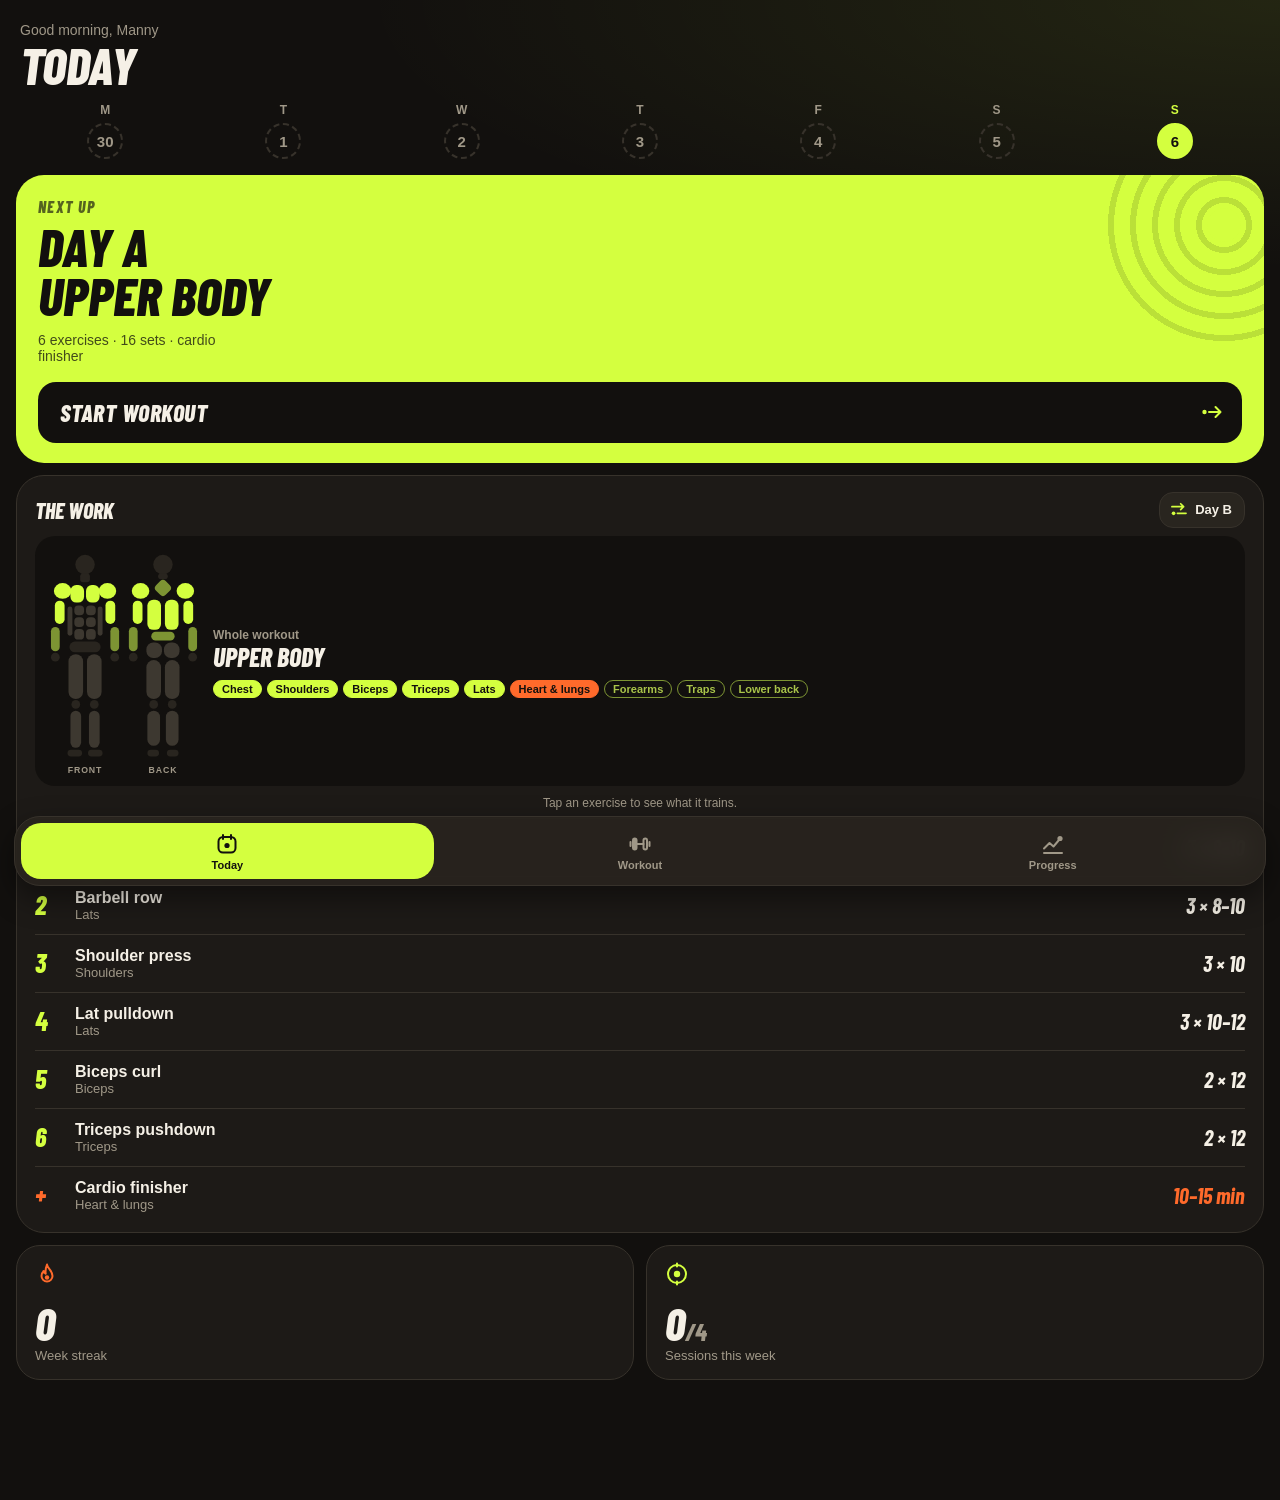
==== index.html @ 69bb0528 "Add exercise library and body map on Today Co-Authored-By: Claude <noreply@anthropic.com>" ====
<!DOCTYPE html>
<html lang="en">
<head>
  <meta charset="UTF-8">
  <meta name="viewport" content="width=device-width, initial-scale=1, viewport-fit=cover">
  <meta name="theme-color" content="#12100e">
  <title>My Gym</title>
  <link rel="preconnect" href="https://fonts.googleapis.com">
  <link rel="preconnect" href="https://fonts.gstatic.com" crossorigin>
  <link href="https://fonts.googleapis.com/css2?family=Barlow+Condensed:ital,wght@1,700;1,800&display=swap" rel="stylesheet">
  <link rel="stylesheet" href="style.css">
</head>
<body>
  <!--
    Icon set, drawn for this app. Rules that keep them consistent:
    24x24 grid, 2px rounded outline, and exactly one solid shape per icon.
    Use one with: <svg class="icon"><use href="#i-name"/></svg>
  -->
  <svg width="0" height="0" style="position:absolute" aria-hidden="true">
    <defs>
      <symbol id="i-today" viewBox="0 0 24 24">
        <g fill="none" stroke="currentColor" stroke-width="2" stroke-linecap="round" stroke-linejoin="round">
          <rect x="3.5" y="5" width="17" height="15.5" rx="4.5"/>
          <path d="M8 3v4M16 3v4"/>
        </g>
        <circle cx="12" cy="13.5" r="2.6" fill="currentColor"/>
      </symbol>

      <symbol id="i-workout" viewBox="0 0 24 24">
        <g fill="none" stroke="currentColor" stroke-width="2" stroke-linecap="round" stroke-linejoin="round">
          <path d="M8.5 12h7M2.5 10v4M21.5 10v4"/>
          <rect x="15.5" y="6.5" width="3.5" height="11" rx="1.75"/>
        </g>
        <rect x="4" y="5.5" width="5.5" height="13" rx="2.75" fill="currentColor"/>
      </symbol>

      <symbol id="i-progress" viewBox="0 0 24 24">
        <g fill="none" stroke="currentColor" stroke-width="2" stroke-linecap="round" stroke-linejoin="round">
          <path d="M3 16.5l5.5-5.5 4 3.5L18 8M3 21h18"/>
        </g>
        <circle cx="19" cy="6.5" r="2.6" fill="currentColor"/>
      </symbol>

      <symbol id="i-streak" viewBox="0 0 24 24">
        <g fill="none" stroke="currentColor" stroke-width="2" stroke-linecap="round" stroke-linejoin="round">
          <path d="M12 2.5c.5 4 5.5 6 5.5 11.500a5.500 5.500 0 0 1-11 0c0-2.200 1-3.800 2.200-5 .3 1.500 1 2.300 2 2.700C10.200 8.500 10.800 5.500 12 2.500z"/>
        </g>
        <circle cx="12" cy="15.500" r="2.200" fill="currentColor"/>
      </symbol>

      <symbol id="i-sessions" viewBox="0 0 24 24">
        <g fill="none" stroke="currentColor" stroke-width="2" stroke-linecap="round" stroke-linejoin="round">
          <circle cx="12" cy="12" r="9"/>
          <path d="M12 1.500v3M12 19.500v3"/>
        </g>
        <circle cx="12" cy="12" r="3.200" fill="currentColor"/>
      </symbol>

      <symbol id="i-swap" viewBox="0 0 24 24">
        <g fill="none" stroke="currentColor" stroke-width="2" stroke-linecap="round" stroke-linejoin="round">
          <path d="M3.500 8h14M14 4.500 17.500 8 14 11.500M20.500 16H10"/>
        </g>
        <circle cx="5.500" cy="16" r="2.200" fill="currentColor"/>
      </symbol>

      <symbol id="i-go" viewBox="0 0 24 24">
        <g fill="none" stroke="currentColor" stroke-width="2" stroke-linecap="round" stroke-linejoin="round">
          <path d="M9 12h11M15.500 7l5 5-5 5"/>
        </g>
        <circle cx="4.500" cy="12" r="2.200" fill="currentColor"/>
      </symbol>
    </defs>
  </svg>

  <header class="top-bar">
    <p class="eyebrow" id="eyebrow"></p>
    <h1 id="screen-title">Today</h1>
  </header>

  <main>
    <!-- TODAY -->
    <section id="screen-today" class="screen active">
      <div class="week" id="week"></div>

      <div class="hero">
        <p class="hero-label" id="hero-label">Next up</p>
        <h2><span id="hero-day"></span><br><span id="hero-name"></span></h2>
        <p class="hero-note" id="hero-note"></p>
        <button class="btn" id="start-btn">
          Start workout
          <svg class="icon"><use href="#i-go"/></svg>
        </button>
      </div>

      <div class="plan-card">
        <div class="plan-head">
          <p class="section-label">The work</p>
          <button class="swap" id="swap-btn">
            <svg class="icon"><use href="#i-swap"/></svg>
            <span id="swap-text"></span>
          </button>
        </div>
        <div class="map-panel">
          <div class="body-map" id="body-map"></div>
          <div class="map-info">
            <p class="map-kicker" id="map-kicker"></p>
            <p class="map-title" id="map-title"></p>
            <div class="chips" id="map-chips"></div>
          </div>
        </div>
        <p class="map-hint">Tap an exercise to see what it trains.</p>
        <ol class="exercises" id="exercise-list"></ol>
      </div>

      <div class="tiles">
        <div class="tile">
          <svg class="icon tile-icon heat"><use href="#i-streak"/></svg>
          <p class="tile-number">0</p>
          <p class="tile-label">Week streak</p>
        </div>
        <div class="tile">
          <svg class="icon tile-icon"><use href="#i-sessions"/></svg>
          <p class="tile-number">0<span id="sessions-goal"></span></p>
          <p class="tile-label">Sessions this week</p>
        </div>
      </div>
    </section>

    <!-- WORKOUT -->
    <section id="screen-workout" class="screen">
      <div class="empty">
        <svg class="art art-barbell" viewBox="0 0 200 90" aria-hidden="true">
          <g fill="none" stroke="currentColor" stroke-width="4" stroke-linecap="round" stroke-linejoin="round">
            <path d="M14 45h172"/>
            <rect x="150" y="23" width="12" height="44" rx="6"/>
            <rect x="26" y="29" width="10" height="32" rx="5"/>
            <rect x="164" y="29" width="10" height="32" rx="5"/>
          </g>
          <rect class="art-solid" x="38" y="15" width="16" height="60" rx="8"/>
        </svg>
        <h2>Bar is empty</h2>
        <p>Logging sets, reps and kg arrives in step 3.</p>
      </div>
    </section>

    <!-- PROGRESS -->
    <section id="screen-progress" class="screen">
      <div class="empty">
        <svg class="art art-chart" viewBox="0 0 200 90" aria-hidden="true">
          <g fill="none" stroke="currentColor" stroke-width="4" stroke-linecap="round" stroke-linejoin="round">
            <path d="M20 82h160"/>
            <rect class="bar" x="34" y="56" width="22" height="20" rx="7"/>
            <rect class="bar" x="70" y="44" width="22" height="32" rx="7"/>
            <rect class="bar" x="106" y="30" width="22" height="46" rx="7"/>
          </g>
          <rect class="art-solid bar" x="142" y="12" width="22" height="64" rx="7"/>
        </svg>
        <h2>No lifts yet</h2>
        <p>Your charts start growing after your first logged workout.</p>
      </div>
    </section>
  </main>

  <nav class="tab-bar" id="tab-bar">
    <span class="tab-pill" aria-hidden="true"></span>
    <button class="tab active" data-screen="today">
      <svg class="icon"><use href="#i-today"/></svg>
      <span>Today</span>
    </button>
    <button class="tab" data-screen="workout">
      <svg class="icon"><use href="#i-workout"/></svg>
      <span>Workout</span>
    </button>
    <button class="tab" data-screen="progress">
      <svg class="icon"><use href="#i-progress"/></svg>
      <span>Progress</span>
    </button>
  </nav>

  <script src="exercises.js"></script>
  <script src="bodymap.js"></script>
  <script src="plan.js"></script>
  <script src="app.js"></script>
</body>
</html>
---- style.css ----
/* Look: "chalk and iron". Warm black, chalk white, one loud volt colour. */
:root {
  --ink: #12100e;
  --surface: #1d1a17;
  --surface-2: #29251f;
  --line: #37322b;
  --chalk: #f5f0e6;
  --dust: #a09888;
  --volt: #d4ff3f;
  --heat: #ff6a2b;

  --display: "Barlow Condensed", "Arial Narrow", system-ui, sans-serif;
  --body: -apple-system, BlinkMacSystemFont, "Segoe UI", Roboto, sans-serif;
  --spring: cubic-bezier(0.34, 1.56, 0.64, 1);
}

* {
  box-sizing: border-box;
  margin: 0;
  padding: 0;
  -webkit-tap-highlight-color: transparent;
}

body {
  background:
    radial-gradient(120% 50% at 100% 0%, rgba(212, 255, 63, 0.09), transparent 60%),
    var(--ink);
  background-attachment: fixed;
  color: var(--chalk);
  font-family: var(--body);
  min-height: 100vh;
  padding-bottom: 120px; /* room for the floating tab bar */
}

/* ---------- Icons ---------- */
.icon {
  width: 24px;
  height: 24px;
  flex-shrink: 0;
}

/* ---------- Top bar ---------- */
.top-bar {
  padding: 22px 20px 14px;
  padding-top: max(22px, env(safe-area-inset-top));
}

.eyebrow {
  color: var(--dust);
  font-size: 14px;
  margin-bottom: 2px;
}

h1, h2, .tile-number, .btn, .hero-label {
  font-family: var(--display);
  font-style: italic;
  font-weight: 800;
  text-transform: uppercase;
}

.top-bar h1 {
  font-size: 52px;
  line-height: 0.95;
  letter-spacing: -0.01em;
}

.top-bar h1.title-in {
  animation: rise 0.3s ease-out;
}

main {
  padding: 0 16px;
}

/* ---------- Screens ---------- */
.screen {
  display: none;
}

.screen.active {
  display: block;
}

/* Each block on a screen slides up a little, one after the other */
.screen.active > * {
  animation: rise 0.4s ease-out backwards;
}
.screen.active > *:nth-child(2) { animation-delay: 0.06s; }
.screen.active > *:nth-child(3) { animation-delay: 0.12s; }
.screen.active > *:nth-child(4) { animation-delay: 0.18s; }

@keyframes rise {
  from { opacity: 0; transform: translateY(14px); }
  to   { opacity: 1; transform: translateY(0); }
}

/* ---------- Week strip ---------- */
.week {
  display: grid;
  grid-template-columns: repeat(7, 1fr);
  margin-bottom: 16px;
}

.day {
  display: flex;
  flex-direction: column;
  align-items: center;
  gap: 6px;
  color: var(--dust);
  font-size: 12px;
  font-weight: 600;
}

.day-number {
  width: 36px;
  height: 36px;
  display: grid;
  place-items: center;
  border-radius: 50%;
  border: 2px solid var(--line);
  color: var(--chalk);
  font-size: 15px;
}

.day.past .day-number {
  color: var(--dust);
  border-style: dashed;
}

.day.today {
  color: var(--volt);
}

.day.today .day-number {
  background: var(--volt);
  border-color: var(--volt);
  color: var(--ink);
  font-weight: 800;
}

/* ---------- Hero card ---------- */
.hero {
  position: relative;
  overflow: hidden;
  background: var(--volt);
  color: var(--ink);
  border-radius: 28px;
  padding: 22px 22px 20px;
  margin-bottom: 12px;
}

/* A big weight plate peeking in from the corner */
.hero::after {
  content: "";
  position: absolute;
  right: -80px;
  top: -70px;
  width: 240px;
  height: 240px;
  border-radius: 50%;
  background:
    radial-gradient(circle, var(--volt) 0 16px, transparent 17px),
    repeating-radial-gradient(circle, rgba(18, 16, 14, 0.13) 0 6px, transparent 6px 22px);
  animation: spin 40s linear infinite;
}

@keyframes spin {
  to { transform: rotate(360deg); }
}

.hero > * {
  position: relative;
  z-index: 1;
}

.hero-label {
  font-size: 16px;
  letter-spacing: 0.08em;
  opacity: 0.65;
}

.hero h2 {
  font-size: 54px;
  line-height: 0.9;
  margin: 6px 0 12px;
}

.hero-note {
  font-size: 14px;
  opacity: 0.75;
  max-width: 220px;
  margin-bottom: 18px;
}

/* ---------- Button ---------- */
.btn {
  display: flex;
  align-items: center;
  justify-content: space-between;
  width: 100%;
  background: var(--ink);
  color: var(--chalk);
  border: none;
  border-radius: 18px;
  padding: 16px 18px 16px 22px;
  font-size: 24px;
  letter-spacing: 0.02em;
  cursor: pointer;
  transition: transform 0.15s var(--spring);
}

.btn .icon {
  color: var(--volt);
  transition: transform 0.25s var(--spring);
}

.btn:active {
  transform: scale(0.96);
}

.btn:active .icon {
  transform: translateX(6px);
}

/* ---------- Exercise list ---------- */
.plan-card {
  background: var(--surface);
  border: 1px solid var(--line);
  border-radius: 28px;
  padding: 16px 18px 8px;
  margin-bottom: 12px;
}

.plan-head {
  display: flex;
  align-items: center;
  justify-content: space-between;
  margin-bottom: 6px;
}

.section-label {
  font-family: var(--display);
  font-style: italic;
  font-weight: 800;
  text-transform: uppercase;
  font-size: 22px;
}

.swap {
  display: flex;
  align-items: center;
  gap: 6px;
  background: var(--surface-2);
  color: var(--chalk);
  border: 1px solid var(--line);
  border-radius: 14px;
  padding: 7px 12px 7px 9px;
  font-family: var(--body);
  font-size: 13px;
  font-weight: 700;
  cursor: pointer;
  transition: transform 0.15s var(--spring);
}

.swap .icon {
  width: 20px;
  height: 20px;
  color: var(--volt);
  transition: transform 0.4s var(--spring);
}

.swap:active {
  transform: scale(0.94);
}

.swap.flipped .icon {
  transform: rotate(180deg);
}

/* ---------- Body map ---------- */
.map-panel {
  display: flex;
  align-items: center;
  gap: 14px;
  background: var(--ink);
  border-radius: 20px;
  padding: 14px 14px 10px;
  margin: 8px 0 10px;
}

.body-map {
  width: 150px;
  flex-shrink: 0;
}

.body-map svg {
  display: block;
  width: 100%;
}

.body-map .base {
  fill: var(--surface-2);
}

.body-map .m {
  fill: #3d3830;
  transition: fill 0.35s ease-out;
}

.body-map .m.half {
  fill: #7d9433; /* volt, turned down */
}

.body-map .m.on {
  fill: var(--volt);
}

.map-label {
  fill: var(--dust);
  font-family: var(--body);
  font-size: 9px;
  font-weight: 700;
  letter-spacing: 0.1em;
}

.map-info {
  flex: 1;
  min-width: 0;
}

.map-kicker {
  color: var(--dust);
  font-size: 12px;
  font-weight: 600;
}

.map-title {
  font-family: var(--display);
  font-style: italic;
  font-weight: 800;
  text-transform: uppercase;
  font-size: 26px;
  line-height: 1;
  margin: 2px 0 10px;
}

.chips {
  display: flex;
  flex-wrap: wrap;
  gap: 5px;
}

.chip {
  background: var(--volt);
  color: var(--ink);
  border: 1.5px solid var(--volt);
  border-radius: 999px;
  padding: 2px 8px;
  font-size: 11px;
  font-weight: 700;
}

.chip.half {
  background: none;
  color: #a9c44a;
  border-color: #7d9433;
}

.chip.heat {
  background: var(--heat);
  border-color: var(--heat);
}

.map-hint {
  color: var(--dust);
  font-size: 12px;
  text-align: center;
  margin-bottom: 8px;
}

.exercises {
  list-style: none;
}

.exercises li {
  border-top: 1px solid var(--line);
  animation: rise 0.35s ease-out backwards;
}

.exercise {
  display: flex;
  align-items: center;
  gap: 14px;
  width: calc(100% + 20px);
  margin: 0 -10px;
  padding: 12px 10px;
  background: none;
  border: none;
  border-radius: 16px;
  color: inherit;
  font: inherit;
  text-align: left;
  cursor: pointer;
  transition: background 0.2s, transform 0.15s var(--spring);
}

.exercise:active {
  transform: scale(0.98);
}

.exercise.selected {
  background: var(--surface-2);
}

.exercise-text {
  display: flex;
  flex-direction: column;
  flex: 1;
  min-width: 0;
}

.exercise-index {
  width: 26px;
  font-family: var(--display);
  font-style: italic;
  font-weight: 800;
  font-size: 26px;
  line-height: 1;
  color: var(--volt);
}

.exercise-name {
  font-size: 16px;
  font-weight: 700;
}

.exercise-muscle {
  color: var(--dust);
  font-size: 13px;
}

.exercise-dose {
  font-family: var(--display);
  font-style: italic;
  font-weight: 700;
  font-size: 22px;
  white-space: nowrap;
}

.exercise.cardio .exercise-index,
.exercise.cardio .exercise-dose {
  color: var(--heat);
}

/* ---------- Stat tiles ---------- */
.tiles {
  display: grid;
  grid-template-columns: 1fr 1fr;
  gap: 12px;
}

.tile {
  background: var(--surface);
  border: 1px solid var(--line);
  border-radius: 24px;
  padding: 16px 18px;
}

.tile-icon {
  color: var(--volt);
}

.tile-icon.heat {
  color: var(--heat);
}

.tile-number {
  font-size: 46px;
  line-height: 1;
  margin-top: 10px;
}

.tile-number span {
  font-size: 24px;
  color: var(--dust);
}

.tile-label {
  color: var(--dust);
  font-size: 13px;
  margin-top: 2px;
}

/* ---------- Empty states ---------- */
.empty {
  background: var(--surface);
  border: 1px dashed var(--line);
  border-radius: 28px;
  padding: 40px 24px 34px;
  text-align: center;
}

.empty h2 {
  font-size: 38px;
  line-height: 1;
  margin: 22px 0 8px;
}

.empty p {
  color: var(--dust);
  font-size: 15px;
  max-width: 260px;
  margin: 0 auto;
}

.art {
  width: 200px;
  max-width: 80%;
  color: var(--chalk);
}

.art-solid {
  fill: var(--volt);
}

/* The barbell gets lifted, slowly, forever */
.art-barbell {
  animation: lift 2.6s ease-in-out infinite;
}

@keyframes lift {
  0%, 100% { transform: translateY(8px) rotate(-2deg); }
  50%      { transform: translateY(-8px) rotate(2deg); }
}

/* The chart bars grow from the floor when the screen opens */
.art-chart .bar {
  transform-box: fill-box;
  transform-origin: bottom;
  animation: grow 0.6s var(--spring) backwards;
}
.art-chart .bar:nth-of-type(2) { animation-delay: 0.08s; }
.art-chart .bar:nth-of-type(3) { animation-delay: 0.16s; }
.art-chart .art-solid.bar      { animation-delay: 0.26s; }

@keyframes grow {
  from { transform: scaleY(0); }
  to   { transform: scaleY(1); }
}

/* ---------- Floating tab bar ---------- */
.tab-bar {
  --active: 0; /* which tab is selected: 0, 1 or 2 (set from app.js) */
  position: fixed;
  left: 14px;
  right: 14px;
  bottom: max(14px, env(safe-area-inset-bottom));
  display: flex;
  padding: 6px;
  background: rgba(41, 37, 31, 0.86);
  -webkit-backdrop-filter: blur(14px);
  backdrop-filter: blur(14px);
  border: 1px solid var(--line);
  border-radius: 26px;
  box-shadow: 0 12px 30px rgba(0, 0, 0, 0.45);
}

/* The volt pill that slides under the selected tab */
.tab-pill {
  position: absolute;
  top: 6px;
  bottom: 6px;
  left: 6px;
  width: calc((100% - 12px) / 3);
  background: var(--volt);
  border-radius: 20px;
  transform: translateX(calc(100% * var(--active)));
  transition: transform 0.4s var(--spring);
}

.tab {
  position: relative;
  flex: 1;
  background: none;
  border: none;
  color: var(--dust);
  font-family: var(--body);
  font-size: 11px;
  font-weight: 700;
  padding: 9px 0 8px;
  display: flex;
  flex-direction: column;
  align-items: center;
  gap: 3px;
  cursor: pointer;
  transition: color 0.2s;
}

.tab.active {
  color: var(--ink);
}

.tab.active .icon {
  animation: pop 0.45s var(--spring);
}

.tab:active .icon {
  transform: scale(0.85);
}

@keyframes pop {
  0%   { transform: scale(0.7) rotate(-12deg); }
  100% { transform: scale(1) rotate(0); }
}

/* People who turned off motion on their phone get a calm version */
@media (prefers-reduced-motion: reduce) {
  *, *::before, *::after {
    animation: none !important;
    transition: none !important;
  }
}
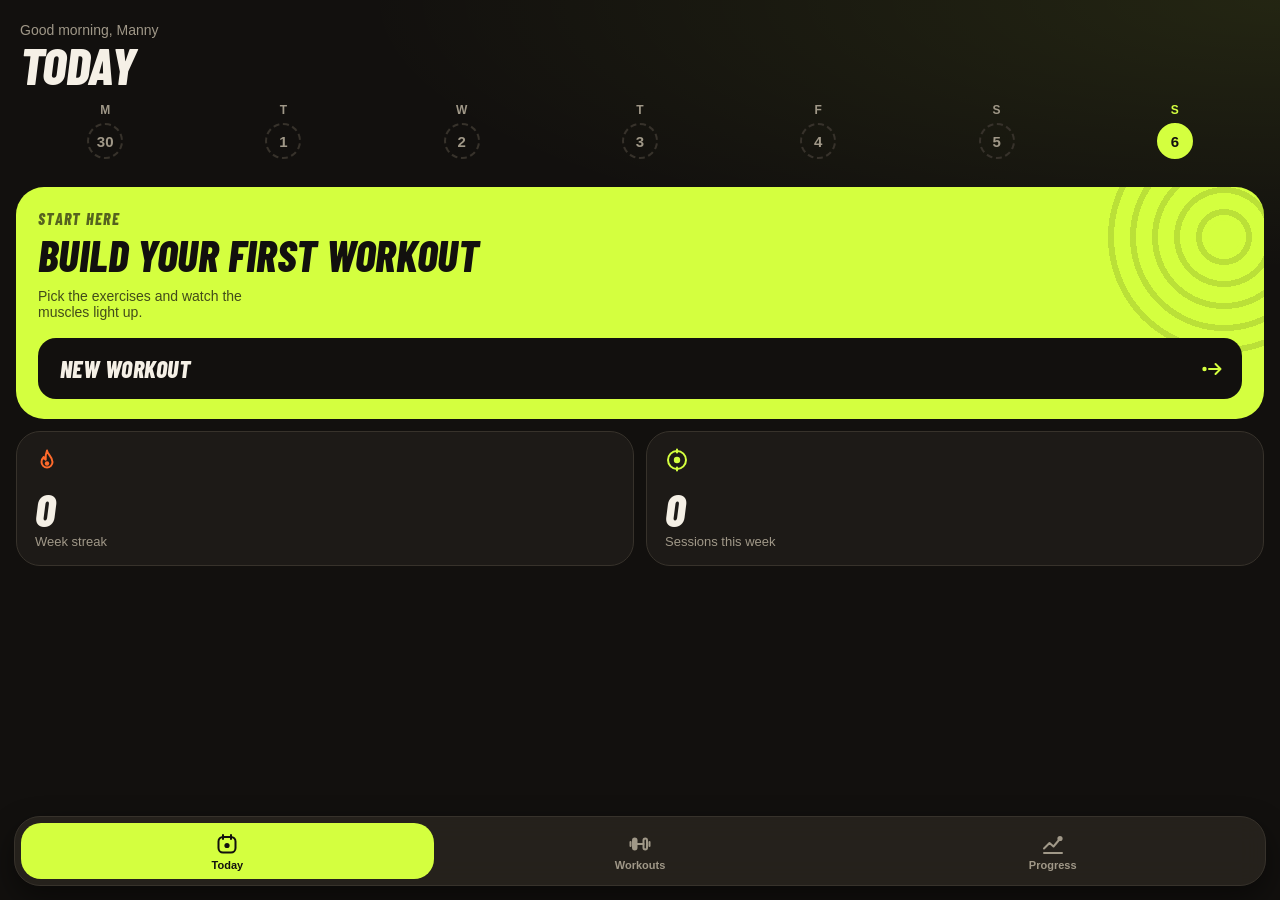
==== commit cd3ccd31: "Replace preset plan with own workouts, editor and weekly schedule Co-Authored-By: Claude <noreply@an" ====
--- a/index.html
+++ b/index.html
@@ -43,31 +43,59 @@
 
       <symbol id="i-streak" viewBox="0 0 24 24">
         <g fill="none" stroke="currentColor" stroke-width="2" stroke-linecap="round" stroke-linejoin="round">
-          <path d="M12 2.5c.5 4 5.5 6 5.5 11.500a5.500 5.500 0 0 1-11 0c0-2.200 1-3.800 2.200-5 .3 1.500 1 2.300 2 2.700C10.200 8.500 10.800 5.500 12 2.500z"/>
-        </g>
-        <circle cx="12" cy="15.500" r="2.200" fill="currentColor"/>
+          <path d="M12 2.5c.5 4 5.5 6 5.5 11.5a5.5 5.5 0 0 1-11 0c0-2.200 1-3.800 2.200-5 .3 1.500 1 2.300 2 2.700C10.200 8.500 10.800 5.500 12 2.500z"/>
+        </g>
+        <circle cx="12" cy="15.5" r="2.2" fill="currentColor"/>
       </symbol>
 
       <symbol id="i-sessions" viewBox="0 0 24 24">
         <g fill="none" stroke="currentColor" stroke-width="2" stroke-linecap="round" stroke-linejoin="round">
           <circle cx="12" cy="12" r="9"/>
-          <path d="M12 1.500v3M12 19.500v3"/>
-        </g>
-        <circle cx="12" cy="12" r="3.200" fill="currentColor"/>
-      </symbol>
-
-      <symbol id="i-swap" viewBox="0 0 24 24">
-        <g fill="none" stroke="currentColor" stroke-width="2" stroke-linecap="round" stroke-linejoin="round">
-          <path d="M3.500 8h14M14 4.500 17.500 8 14 11.500M20.500 16H10"/>
-        </g>
-        <circle cx="5.500" cy="16" r="2.200" fill="currentColor"/>
+          <path d="M12 1.5v3M12 19.5v3"/>
+        </g>
+        <circle cx="12" cy="12" r="3.2" fill="currentColor"/>
       </symbol>
 
       <symbol id="i-go" viewBox="0 0 24 24">
         <g fill="none" stroke="currentColor" stroke-width="2" stroke-linecap="round" stroke-linejoin="round">
-          <path d="M9 12h11M15.500 7l5 5-5 5"/>
-        </g>
-        <circle cx="4.500" cy="12" r="2.200" fill="currentColor"/>
+          <path d="M9 12h11M15.5 7l5 5-5 5"/>
+        </g>
+        <circle cx="4.5" cy="12" r="2.2" fill="currentColor"/>
+      </symbol>
+
+      <symbol id="i-up" viewBox="0 0 24 24">
+        <g fill="none" stroke="currentColor" stroke-width="2" stroke-linecap="round" stroke-linejoin="round">
+          <path d="M12 15V4M7 8.5l5-5 5 5"/>
+        </g>
+        <circle cx="12" cy="19.5" r="2.2" fill="currentColor"/>
+      </symbol>
+
+      <symbol id="i-plus" viewBox="0 0 24 24">
+        <g fill="none" stroke="currentColor" stroke-width="2" stroke-linecap="round" stroke-linejoin="round">
+          <path d="M12 4v4.500M12 15.500V20M4 12h4.500M15.500 12H20"/>
+        </g>
+        <circle cx="12" cy="12" r="2.6" fill="currentColor"/>
+      </symbol>
+
+      <symbol id="i-close" viewBox="0 0 24 24">
+        <g fill="none" stroke="currentColor" stroke-width="2" stroke-linecap="round" stroke-linejoin="round">
+          <path d="M5.500 5.500l4 4M14.500 14.500l4 4M18.500 5.500l-4 4M9.500 14.500l-4 4"/>
+        </g>
+        <circle cx="12" cy="12" r="2.2" fill="currentColor"/>
+      </symbol>
+
+      <symbol id="i-check" viewBox="0 0 24 24">
+        <g fill="none" stroke="currentColor" stroke-width="2" stroke-linecap="round" stroke-linejoin="round">
+          <path d="M8 14.500l3 3L20 7"/>
+        </g>
+        <circle cx="4.500" cy="11.500" r="2.200" fill="currentColor"/>
+      </symbol>
+
+      <symbol id="i-trash" viewBox="0 0 24 24">
+        <g fill="none" stroke="currentColor" stroke-width="2" stroke-linecap="round" stroke-linejoin="round">
+          <path d="M6 10.500l1 8.500a2 2 0 0 0 2 1.500h6a2 2 0 0 0 2-1.500l1-8.500M10 3.500h4"/>
+        </g>
+        <rect x="3.500" y="5.500" width="17" height="3.500" rx="1.750" fill="currentColor"/>
       </symbol>
     </defs>
   </svg>
@@ -83,29 +111,25 @@
       <div class="week" id="week"></div>
 
       <div class="hero">
-        <p class="hero-label" id="hero-label">Next up</p>
-        <h2><span id="hero-day"></span><br><span id="hero-name"></span></h2>
+        <p class="hero-label" id="hero-label"></p>
+        <h2 id="hero-name"></h2>
         <p class="hero-note" id="hero-note"></p>
-        <button class="btn" id="start-btn">
-          Start workout
+        <button class="btn" id="hero-btn">
+          <span id="hero-btn-text"></span>
           <svg class="icon"><use href="#i-go"/></svg>
         </button>
       </div>
 
-      <div class="plan-card">
+      <div class="plan-card" id="today-work">
         <div class="plan-head">
           <p class="section-label">The work</p>
-          <button class="swap" id="swap-btn">
-            <svg class="icon"><use href="#i-swap"/></svg>
-            <span id="swap-text"></span>
-          </button>
-        </div>
-        <div class="map-panel">
-          <div class="body-map" id="body-map"></div>
+        </div>
+        <div class="map-panel" id="today-map">
+          <div class="body-map"></div>
           <div class="map-info">
-            <p class="map-kicker" id="map-kicker"></p>
-            <p class="map-title" id="map-title"></p>
-            <div class="chips" id="map-chips"></div>
+            <p class="map-kicker"></p>
+            <p class="map-title"></p>
+            <div class="chips"></div>
           </div>
         </div>
         <p class="map-hint">Tap an exercise to see what it trains.</p>
@@ -126,9 +150,16 @@
       </div>
     </section>
 
-    <!-- WORKOUT -->
+    <!-- WORKOUTS -->
     <section id="screen-workout" class="screen">
-      <div class="empty">
+      <button class="btn btn-volt" id="new-workout-btn">
+        New workout
+        <svg class="icon"><use href="#i-plus"/></svg>
+      </button>
+
+      <div id="workout-list"></div>
+
+      <div class="empty" id="workouts-empty">
         <svg class="art art-barbell" viewBox="0 0 200 90" aria-hidden="true">
           <g fill="none" stroke="currentColor" stroke-width="4" stroke-linecap="round" stroke-linejoin="round">
             <path d="M14 45h172"/>
@@ -138,8 +169,8 @@
           </g>
           <rect class="art-solid" x="38" y="15" width="16" height="60" rx="8"/>
         </svg>
-        <h2>Bar is empty</h2>
-        <p>Logging sets, reps and kg arrives in step 3.</p>
+        <h2>No workouts yet</h2>
+        <p>Build one from the exercise library. You decide what goes in.</p>
       </div>
     </section>
 
@@ -169,7 +200,7 @@
     </button>
     <button class="tab" data-screen="workout">
       <svg class="icon"><use href="#i-workout"/></svg>
-      <span>Workout</span>
+      <span>Workouts</span>
     </button>
     <button class="tab" data-screen="progress">
       <svg class="icon"><use href="#i-progress"/></svg>
@@ -177,6 +208,77 @@
     </button>
   </nav>
 
+  <!-- WORKOUT EDITOR: make a new workout or change one -->
+  <div class="sheet" id="editor" hidden>
+    <div class="sheet-head">
+      <button class="icon-btn" id="editor-close" aria-label="Close">
+        <svg class="icon"><use href="#i-close"/></svg>
+      </button>
+      <p class="sheet-title" id="editor-title"></p>
+      <button class="text-btn" id="editor-save">Save</button>
+    </div>
+
+    <div class="sheet-body">
+      <label class="field-label" for="editor-name">Name</label>
+      <input class="input" id="editor-name" placeholder="Chest day, Legs, Full body…" maxlength="30" autocomplete="off">
+
+      <div class="map-panel" id="editor-map">
+        <div class="body-map"></div>
+        <div class="map-info">
+          <p class="map-kicker"></p>
+          <p class="map-title"></p>
+          <div class="chips"></div>
+        </div>
+      </div>
+
+      <p class="field-label">Exercises</p>
+      <ol class="edit-list" id="editor-list"></ol>
+      <button class="btn btn-ghost" id="editor-add">
+        Add exercises
+        <svg class="icon"><use href="#i-plus"/></svg>
+      </button>
+
+      <p class="field-label">Train it on</p>
+      <div class="day-toggles" id="editor-days"></div>
+      <p class="field-hint" id="editor-days-hint"></p>
+
+      <button class="danger-btn" id="editor-delete">
+        <svg class="icon"><use href="#i-trash"/></svg>
+        Delete workout
+      </button>
+    </div>
+  </div>
+
+  <!-- EXERCISE PICKER: opens on top of the editor -->
+  <div class="sheet" id="picker" hidden>
+    <div class="sheet-head">
+      <span class="head-spacer"></span>
+      <p class="sheet-title">Add exercises</p>
+      <button class="text-btn" id="picker-done">Done</button>
+    </div>
+
+    <div class="filter" id="picker-filter"></div>
+    <ul class="pick-list" id="picker-list"></ul>
+
+    <div class="custom-box">
+      <p class="field-label">Not in the list? Make your own</p>
+      <input class="input" id="custom-name" placeholder="Exercise name" maxlength="30" autocomplete="off">
+      <select class="input" id="custom-muscle" aria-label="Main muscle"></select>
+      <button class="btn btn-ghost" id="custom-add">
+        Create and add
+        <svg class="icon"><use href="#i-plus"/></svg>
+      </button>
+    </div>
+  </div>
+
+  <!-- CHOOSER: small list that slides up from the bottom -->
+  <div class="backdrop" id="chooser" hidden>
+    <div class="chooser">
+      <p class="sheet-title" id="chooser-title"></p>
+      <div id="chooser-list"></div>
+    </div>
+  </div>
+
   <script src="exercises.js"></script>
   <script src="bodymap.js"></script>
   <script src="plan.js"></script>
--- a/style.css
+++ b/style.css
@@ -246,37 +246,6 @@
   font-size: 22px;
 }
 
-.swap {
-  display: flex;
-  align-items: center;
-  gap: 6px;
-  background: var(--surface-2);
-  color: var(--chalk);
-  border: 1px solid var(--line);
-  border-radius: 14px;
-  padding: 7px 12px 7px 9px;
-  font-family: var(--body);
-  font-size: 13px;
-  font-weight: 700;
-  cursor: pointer;
-  transition: transform 0.15s var(--spring);
-}
-
-.swap .icon {
-  width: 20px;
-  height: 20px;
-  color: var(--volt);
-  transition: transform 0.4s var(--spring);
-}
-
-.swap:active {
-  transform: scale(0.94);
-}
-
-.swap.flipped .icon {
-  transform: rotate(180deg);
-}
-
 /* ---------- Body map ---------- */
 .map-panel {
   display: flex;
@@ -620,3 +589,543 @@
     transition: none !important;
   }
 }
+
+/* ================= Your own workouts ================= */
+
+[hidden] {
+  display: none !important;
+}
+
+body.locked {
+  overflow: hidden;
+}
+
+button, input, select {
+  font-family: var(--body);
+}
+
+.hero h2 {
+  font-size: 44px;
+  line-height: 0.95;
+  overflow-wrap: anywhere;
+}
+
+/* ---------- Button variants ---------- */
+.btn-volt {
+  background: var(--volt);
+  color: var(--ink);
+  margin-bottom: 14px;
+}
+
+.btn-volt .icon {
+  color: var(--ink);
+}
+
+.btn-ghost {
+  background: var(--surface);
+  color: var(--chalk);
+  border: 1.5px dashed var(--line);
+  font-size: 20px;
+  padding: 13px 16px 13px 20px;
+}
+
+.icon-btn {
+  width: 42px;
+  height: 42px;
+  display: grid;
+  place-items: center;
+  flex-shrink: 0;
+  background: var(--surface-2);
+  border: 1px solid var(--line);
+  border-radius: 14px;
+  color: var(--chalk);
+  cursor: pointer;
+  transition: transform 0.15s var(--spring);
+}
+
+.icon-btn.small {
+  width: 36px;
+  height: 36px;
+  border-radius: 12px;
+}
+
+.icon-btn.small .icon {
+  width: 20px;
+  height: 20px;
+}
+
+.icon-btn:active {
+  transform: scale(0.88);
+}
+
+.icon-btn:disabled {
+  opacity: 0.3;
+}
+
+.text-btn {
+  background: var(--volt);
+  color: var(--ink);
+  border: none;
+  border-radius: 14px;
+  padding: 7px 18px 8px;
+  font-family: var(--display);
+  font-style: italic;
+  font-weight: 800;
+  text-transform: uppercase;
+  font-size: 22px;
+  cursor: pointer;
+  transition: transform 0.15s var(--spring), opacity 0.2s;
+}
+
+.text-btn:active {
+  transform: scale(0.93);
+}
+
+.text-btn:disabled {
+  opacity: 0.3;
+}
+
+/* ---------- Week strip is now tappable ---------- */
+.day {
+  background: none;
+  border: none;
+  cursor: pointer;
+  padding: 0;
+}
+
+.day:active .day-number {
+  transform: scale(0.9);
+}
+
+.day-number {
+  transition: transform 0.15s var(--spring);
+}
+
+.day-dot {
+  width: 6px;
+  height: 6px;
+  border-radius: 50%;
+  background: transparent;
+}
+
+.day.has .day-dot {
+  background: var(--volt);
+}
+
+/* ---------- Workout cards ---------- */
+.wcard {
+  display: flex;
+  align-items: center;
+  gap: 16px;
+  width: 100%;
+  background: var(--surface);
+  border: 1px solid var(--line);
+  border-radius: 24px;
+  padding: 14px 16px;
+  margin-bottom: 12px;
+  color: var(--chalk);
+  text-align: left;
+  cursor: pointer;
+  animation: rise 0.35s ease-out backwards;
+  transition: transform 0.15s var(--spring);
+}
+
+.wcard:active {
+  transform: scale(0.97);
+}
+
+.body-map.mini {
+  width: 76px;
+}
+
+.body-map.mini .map-label {
+  display: none;
+}
+
+.wcard-text {
+  flex: 1;
+  min-width: 0;
+}
+
+.wcard-name {
+  font-family: var(--display);
+  font-style: italic;
+  font-weight: 800;
+  text-transform: uppercase;
+  font-size: 30px;
+  line-height: 1;
+  overflow-wrap: anywhere;
+}
+
+.wcard-note {
+  color: var(--dust);
+  font-size: 13px;
+  margin: 4px 0 8px;
+}
+
+/* ---------- Full-screen sheets (editor and picker) ---------- */
+.sheet {
+  position: fixed;
+  inset: 0;
+  z-index: 30;
+  background: var(--ink);
+  overflow-y: auto;
+  padding-bottom: 60px;
+  animation: sheet-up 0.3s ease-out;
+}
+
+#picker {
+  z-index: 31;
+}
+
+@keyframes sheet-up {
+  from { opacity: 0; transform: translateY(30px); }
+  to   { opacity: 1; transform: translateY(0); }
+}
+
+.sheet-head {
+  position: sticky;
+  top: 0;
+  z-index: 2;
+  display: flex;
+  align-items: center;
+  justify-content: space-between;
+  gap: 10px;
+  padding: 14px 16px 12px;
+  padding-top: max(14px, env(safe-area-inset-top));
+  background: var(--ink);
+  border-bottom: 1px solid var(--line);
+}
+
+.head-spacer {
+  width: 42px;
+}
+
+.sheet-title {
+  font-family: var(--display);
+  font-style: italic;
+  font-weight: 800;
+  text-transform: uppercase;
+  font-size: 26px;
+}
+
+.sheet-body {
+  padding: 4px 16px 0;
+}
+
+.field-label {
+  display: block;
+  color: var(--dust);
+  font-size: 12px;
+  font-weight: 700;
+  text-transform: uppercase;
+  letter-spacing: 0.08em;
+  margin: 18px 0 8px;
+}
+
+.field-hint {
+  color: var(--dust);
+  font-size: 13px;
+  margin-top: 8px;
+}
+
+.input {
+  width: 100%;
+  background: var(--surface);
+  border: 1.5px solid var(--line);
+  border-radius: 16px;
+  padding: 13px 16px;
+  color: var(--chalk);
+  font-size: 17px; /* 16px or more stops iPhones from zooming in */
+  outline: none;
+  transition: border-color 0.2s;
+}
+
+.input:focus {
+  border-color: var(--volt);
+}
+
+.input::placeholder {
+  color: var(--dust);
+}
+
+.sheet .map-panel {
+  margin-top: 14px;
+}
+
+/* ---------- Exercise rows in the editor ---------- */
+.edit-list {
+  list-style: none;
+}
+
+.edit-row {
+  background: var(--surface);
+  border: 1px solid var(--line);
+  border-radius: 20px;
+  padding: 12px 12px 12px 14px;
+  margin-bottom: 8px;
+}
+
+.edit-top {
+  display: flex;
+  align-items: center;
+  gap: 10px;
+}
+
+.edit-bottom {
+  display: flex;
+  align-items: center;
+  gap: 8px;
+  margin-top: 10px;
+}
+
+.mini-label {
+  color: var(--dust);
+  font-size: 12px;
+  font-weight: 700;
+}
+
+.stepper {
+  display: flex;
+  align-items: center;
+  margin-right: 8px;
+}
+
+.stepper button {
+  width: 36px;
+  height: 36px;
+  background: var(--surface-2);
+  border: 1px solid var(--line);
+  border-radius: 12px;
+  color: var(--chalk);
+  font-size: 20px;
+  cursor: pointer;
+}
+
+.stepper button:active {
+  background: var(--volt);
+  color: var(--ink);
+}
+
+.stepper-value {
+  width: 30px;
+  text-align: center;
+  font-family: var(--display);
+  font-style: italic;
+  font-weight: 800;
+  font-size: 26px;
+}
+
+.reps-input {
+  flex: 1;
+  min-width: 0;
+  padding: 7px 10px;
+  border-radius: 12px;
+}
+
+/* ---------- Weekday toggles ---------- */
+.day-toggles {
+  display: grid;
+  grid-template-columns: repeat(7, 1fr);
+  gap: 6px;
+}
+
+.day-toggle {
+  padding: 12px 0;
+  background: var(--surface);
+  border: 1.5px solid var(--line);
+  border-radius: 14px;
+  color: var(--dust);
+  font-size: 12px;
+  font-weight: 700;
+  cursor: pointer;
+  transition: transform 0.15s var(--spring), background 0.2s, color 0.2s;
+}
+
+.day-toggle:active {
+  transform: scale(0.9);
+}
+
+.day-toggle.on {
+  background: var(--volt);
+  border-color: var(--volt);
+  color: var(--ink);
+}
+
+.danger-btn {
+  display: flex;
+  align-items: center;
+  justify-content: center;
+  gap: 8px;
+  width: 100%;
+  margin-top: 30px;
+  padding: 12px;
+  background: none;
+  border: 1.5px solid rgba(255, 106, 43, 0.5);
+  border-radius: 16px;
+  color: var(--heat);
+  font-size: 15px;
+  font-weight: 700;
+  cursor: pointer;
+}
+
+/* ---------- Exercise picker ---------- */
+.filter {
+  display: flex;
+  gap: 6px;
+  overflow-x: auto;
+  padding: 12px 16px;
+  scrollbar-width: none;
+}
+
+.filter::-webkit-scrollbar {
+  display: none;
+}
+
+.filter-chip {
+  flex-shrink: 0;
+  background: none;
+  border: 1.5px solid var(--line);
+  border-radius: 999px;
+  padding: 7px 13px;
+  color: var(--dust);
+  font-size: 13px;
+  font-weight: 700;
+  cursor: pointer;
+}
+
+.filter-chip.on {
+  background: var(--volt);
+  border-color: var(--volt);
+  color: var(--ink);
+}
+
+.pick-list {
+  list-style: none;
+  padding: 0 16px;
+}
+
+.pick-row {
+  display: flex;
+  align-items: center;
+  gap: 14px;
+  width: 100%;
+  padding: 11px 0;
+  background: none;
+  border: none;
+  border-top: 1px solid var(--line);
+  color: var(--chalk);
+  text-align: left;
+  cursor: pointer;
+}
+
+.pick-check {
+  width: 34px;
+  height: 34px;
+  display: grid;
+  place-items: center;
+  flex-shrink: 0;
+  border: 2px solid var(--line);
+  border-radius: 50%;
+  color: transparent;
+  transition: transform 0.3s var(--spring), background 0.2s;
+}
+
+.pick-check .icon {
+  width: 20px;
+  height: 20px;
+}
+
+.pick-row.picked .pick-check {
+  background: var(--volt);
+  border-color: var(--volt);
+  color: var(--ink);
+  transform: scale(1.08);
+}
+
+.pick-empty {
+  color: var(--dust);
+  font-size: 14px;
+  padding: 16px 0;
+}
+
+.custom-box {
+  display: grid;
+  gap: 10px;
+  margin: 22px 16px 0;
+  padding: 2px 16px 16px;
+  border: 1.5px dashed var(--line);
+  border-radius: 22px;
+}
+
+.custom-box .field-label {
+  margin-bottom: 0;
+}
+
+/* ---------- Chooser (slides up from the bottom) ---------- */
+.backdrop {
+  position: fixed;
+  inset: 0;
+  z-index: 40;
+  display: flex;
+  align-items: flex-end;
+  background: rgba(0, 0, 0, 0.62);
+  animation: fade 0.2s ease-out;
+}
+
+@keyframes fade {
+  from { opacity: 0; }
+  to   { opacity: 1; }
+}
+
+.chooser {
+  width: 100%;
+  max-height: 78vh;
+  overflow-y: auto;
+  background: var(--surface);
+  border-top: 1px solid var(--line);
+  border-radius: 28px 28px 0 0;
+  padding: 20px 16px;
+  padding-bottom: max(20px, env(safe-area-inset-bottom));
+  animation: sheet-up 0.3s var(--spring);
+}
+
+.choice {
+  display: flex;
+  align-items: center;
+  justify-content: space-between;
+  gap: 12px;
+  width: 100%;
+  margin-top: 8px;
+  padding: 13px 16px;
+  background: var(--surface-2);
+  border: 1.5px solid transparent;
+  border-radius: 18px;
+  color: var(--chalk);
+  text-align: left;
+  cursor: pointer;
+}
+
+.choice.current {
+  border-color: var(--volt);
+}
+
+.choice.current .icon {
+  color: var(--volt);
+}
+
+.choice-text {
+  display: flex;
+  flex-direction: column;
+  min-width: 0;
+}
+
+.choice-label {
+  font-size: 16px;
+  font-weight: 700;
+}
+
+.choice-note {
+  color: var(--dust);
+  font-size: 13px;
+}
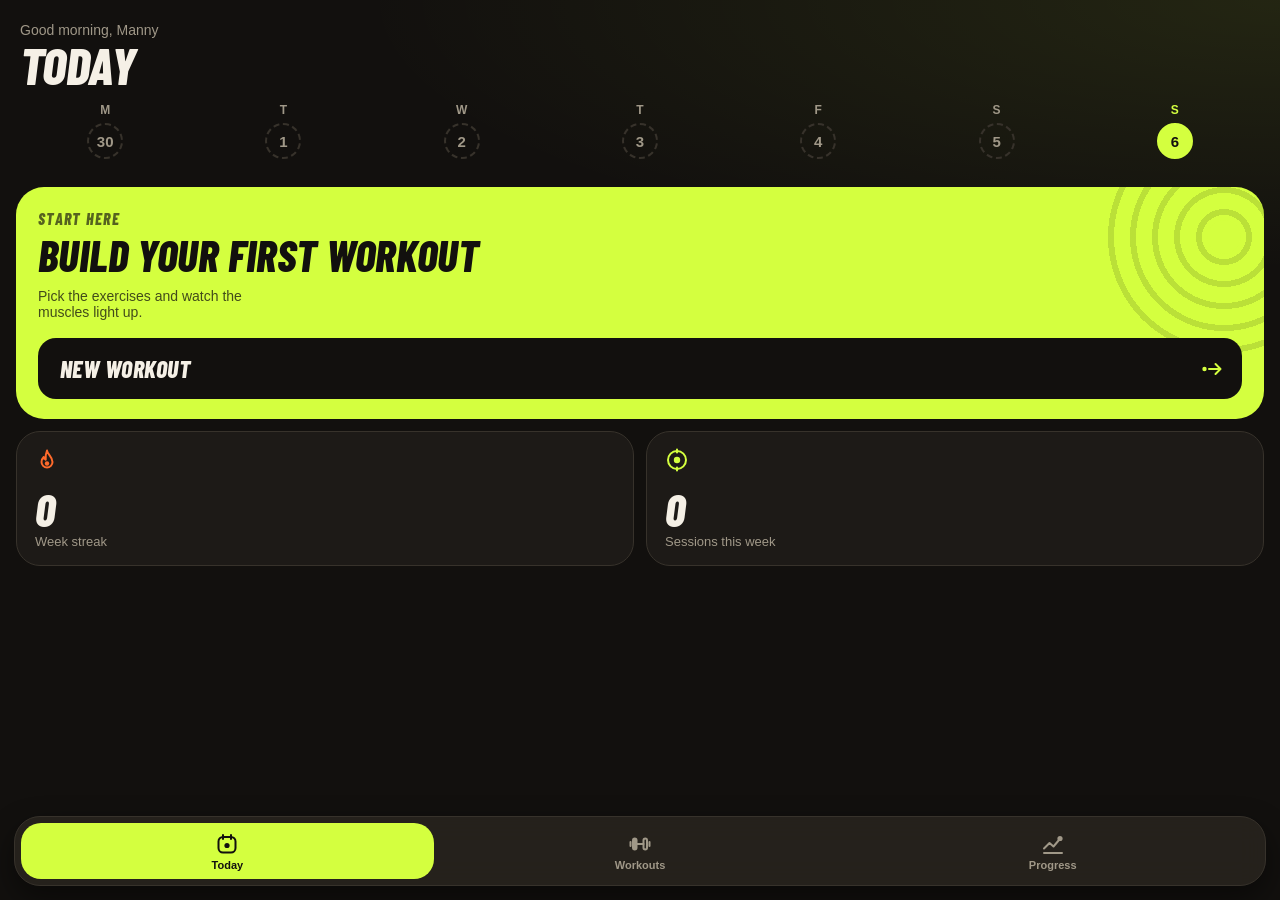
==== commit c6bf57f8: "Add workout logging, history, streak and PR badges Co-Authored-By: Claude Opus 5.5 <noreply@anthropi" ====
--- a/index.html
+++ b/index.html
@@ -118,6 +118,7 @@
           <span id="hero-btn-text"></span>
           <svg class="icon"><use href="#i-go"/></svg>
         </button>
+        <button class="hero-alt" id="hero-alt">Change workout</button>
       </div>
 
       <div class="plan-card" id="today-work">
@@ -139,12 +140,12 @@
       <div class="tiles">
         <div class="tile">
           <svg class="icon tile-icon heat"><use href="#i-streak"/></svg>
-          <p class="tile-number">0</p>
+          <p class="tile-number" id="streak-number">0</p>
           <p class="tile-label">Week streak</p>
         </div>
         <div class="tile">
           <svg class="icon tile-icon"><use href="#i-sessions"/></svg>
-          <p class="tile-number">0<span id="sessions-goal"></span></p>
+          <p class="tile-number"><span id="sessions-number">0</span><span class="goal" id="sessions-goal"></span></p>
           <p class="tile-label">Sessions this week</p>
         </div>
       </div>
@@ -176,7 +177,9 @@
 
     <!-- PROGRESS -->
     <section id="screen-progress" class="screen">
-      <div class="empty">
+      <div id="history-list"></div>
+
+      <div class="empty" id="progress-empty">
         <svg class="art art-chart" viewBox="0 0 200 90" aria-hidden="true">
           <g fill="none" stroke="currentColor" stroke-width="4" stroke-linecap="round" stroke-linejoin="round">
             <path d="M20 82h160"/>
@@ -187,7 +190,7 @@
           <rect class="art-solid bar" x="142" y="12" width="22" height="64" rx="7"/>
         </svg>
         <h2>No lifts yet</h2>
-        <p>Your charts start growing after your first logged workout.</p>
+        <p>Finish a workout and it shows up here.</p>
       </div>
     </section>
   </main>
@@ -249,6 +252,31 @@
     </div>
   </div>
 
+  <!-- LOGGER: doing a workout and ticking off sets -->
+  <div class="sheet" id="logger" hidden>
+    <div class="sheet-head">
+      <button class="icon-btn" id="logger-close" aria-label="Close">
+        <svg class="icon"><use href="#i-close"/></svg>
+      </button>
+      <p class="sheet-title" id="logger-title"></p>
+      <button class="text-btn" id="logger-finish">Finish</button>
+    </div>
+
+    <div class="log-progress">
+      <div class="log-bar"><span id="log-bar-fill"></span></div>
+      <p id="log-count"></p>
+    </div>
+
+    <div class="sheet-body" id="logger-list"></div>
+
+    <div class="sheet-body">
+      <button class="danger-btn" id="logger-discard">
+        <svg class="icon"><use href="#i-trash"/></svg>
+        Discard workout
+      </button>
+    </div>
+  </div>
+
   <!-- EXERCISE PICKER: opens on top of the editor -->
   <div class="sheet" id="picker" hidden>
     <div class="sheet-head">
--- a/style.css
+++ b/style.css
@@ -449,7 +449,7 @@
   margin-top: 10px;
 }
 
-.tile-number span {
+.tile-number .goal {
   font-size: 24px;
   color: var(--dust);
 }
@@ -1129,3 +1129,229 @@
   color: var(--dust);
   font-size: 13px;
 }
+
+/* ================= Logging a workout ================= */
+
+.hero-alt {
+  display: block;
+  margin: 12px auto 0;
+  padding: 4px 10px;
+  background: none;
+  border: none;
+  color: var(--ink);
+  font-size: 14px;
+  font-weight: 700;
+  text-decoration: underline;
+  opacity: 0.75;
+  cursor: pointer;
+}
+
+/* A day you trained on */
+.day.done .day-number {
+  border-style: solid;
+  border-color: var(--volt);
+  color: var(--volt);
+}
+
+.day.today.done .day-number {
+  color: var(--ink);
+}
+
+.log-progress {
+  padding: 14px 16px 0;
+}
+
+.log-bar {
+  height: 8px;
+  background: var(--surface-2);
+  border-radius: 999px;
+  overflow: hidden;
+}
+
+.log-bar span {
+  display: block;
+  width: 0;
+  height: 100%;
+  background: var(--volt);
+  border-radius: 999px;
+  transition: width 0.45s var(--spring);
+}
+
+#log-count {
+  color: var(--dust);
+  font-size: 13px;
+  margin-top: 6px;
+}
+
+.log-card {
+  background: var(--surface);
+  border: 1px solid var(--line);
+  border-radius: 22px;
+  padding: 14px 14px 8px;
+  margin-top: 12px;
+}
+
+.log-head {
+  display: flex;
+  align-items: center;
+  gap: 12px;
+}
+
+.log-last {
+  color: var(--dust);
+  font-size: 13px;
+  margin: 8px 0 10px;
+}
+
+.set-head,
+.set-row {
+  display: grid;
+  grid-template-columns: 30px 1fr 1fr 46px;
+  gap: 8px;
+  align-items: center;
+}
+
+.set-head.cardio,
+.set-row.cardio {
+  grid-template-columns: 30px 1fr 46px;
+}
+
+.set-head {
+  color: var(--dust);
+  font-size: 11px;
+  font-weight: 700;
+  text-transform: uppercase;
+  letter-spacing: 0.06em;
+  text-align: center;
+  margin-bottom: 4px;
+}
+
+.set-row {
+  margin-bottom: 6px;
+}
+
+.set-num {
+  font-family: var(--display);
+  font-style: italic;
+  font-weight: 800;
+  font-size: 24px;
+  color: var(--dust);
+  text-align: center;
+}
+
+.set-num.pr {
+  color: var(--heat);
+  font-size: 20px;
+  animation: pop 0.45s var(--spring);
+}
+
+.set-input {
+  padding: 9px 8px;
+  border-radius: 12px;
+  text-align: center;
+  font-weight: 700;
+}
+
+/* Hide the tiny up/down arrows browsers add to number boxes */
+.set-input::-webkit-outer-spin-button,
+.set-input::-webkit-inner-spin-button {
+  -webkit-appearance: none;
+  margin: 0;
+}
+
+.set-input[type="number"] {
+  -moz-appearance: textfield;
+  appearance: textfield;
+}
+
+.set-row.done .set-input {
+  border-color: #7d9433;
+  color: var(--volt);
+}
+
+.set-check {
+  width: 46px;
+  height: 44px;
+  display: grid;
+  place-items: center;
+  background: none;
+  border: 2px solid var(--line);
+  border-radius: 14px;
+  color: var(--dust);
+  cursor: pointer;
+  transition: background 0.2s, transform 0.15s var(--spring);
+}
+
+.set-check:active {
+  transform: scale(0.88);
+}
+
+.set-row.done .set-check {
+  background: var(--volt);
+  border-color: var(--volt);
+  color: var(--ink);
+}
+
+.set-row.done .set-check .icon {
+  animation: pop 0.45s var(--spring);
+}
+
+.add-set {
+  background: none;
+  border: none;
+  color: var(--dust);
+  font-size: 13px;
+  font-weight: 700;
+  padding: 6px 4px 8px;
+  cursor: pointer;
+}
+
+/* ---------- Finished sessions on Progress ---------- */
+.hcard {
+  background: var(--surface);
+  border: 1px solid var(--line);
+  border-radius: 22px;
+  padding: 14px 16px;
+  margin-bottom: 12px;
+  animation: rise 0.35s ease-out backwards;
+}
+
+.hcard-top {
+  display: flex;
+  align-items: baseline;
+  justify-content: space-between;
+  gap: 10px;
+}
+
+.hcard-name {
+  font-family: var(--display);
+  font-style: italic;
+  font-weight: 800;
+  text-transform: uppercase;
+  font-size: 28px;
+  line-height: 1;
+  overflow-wrap: anywhere;
+}
+
+.hcard-date {
+  color: var(--dust);
+  font-size: 13px;
+  white-space: nowrap;
+}
+
+.hcard-note {
+  color: #a9c44a;
+  font-size: 13px;
+  font-weight: 700;
+  margin: 4px 0 8px;
+}
+
+.hcard-line {
+  color: var(--dust);
+  font-size: 13px;
+  line-height: 1.5;
+}
+
+.hcard-line strong {
+  color: var(--chalk);
+}
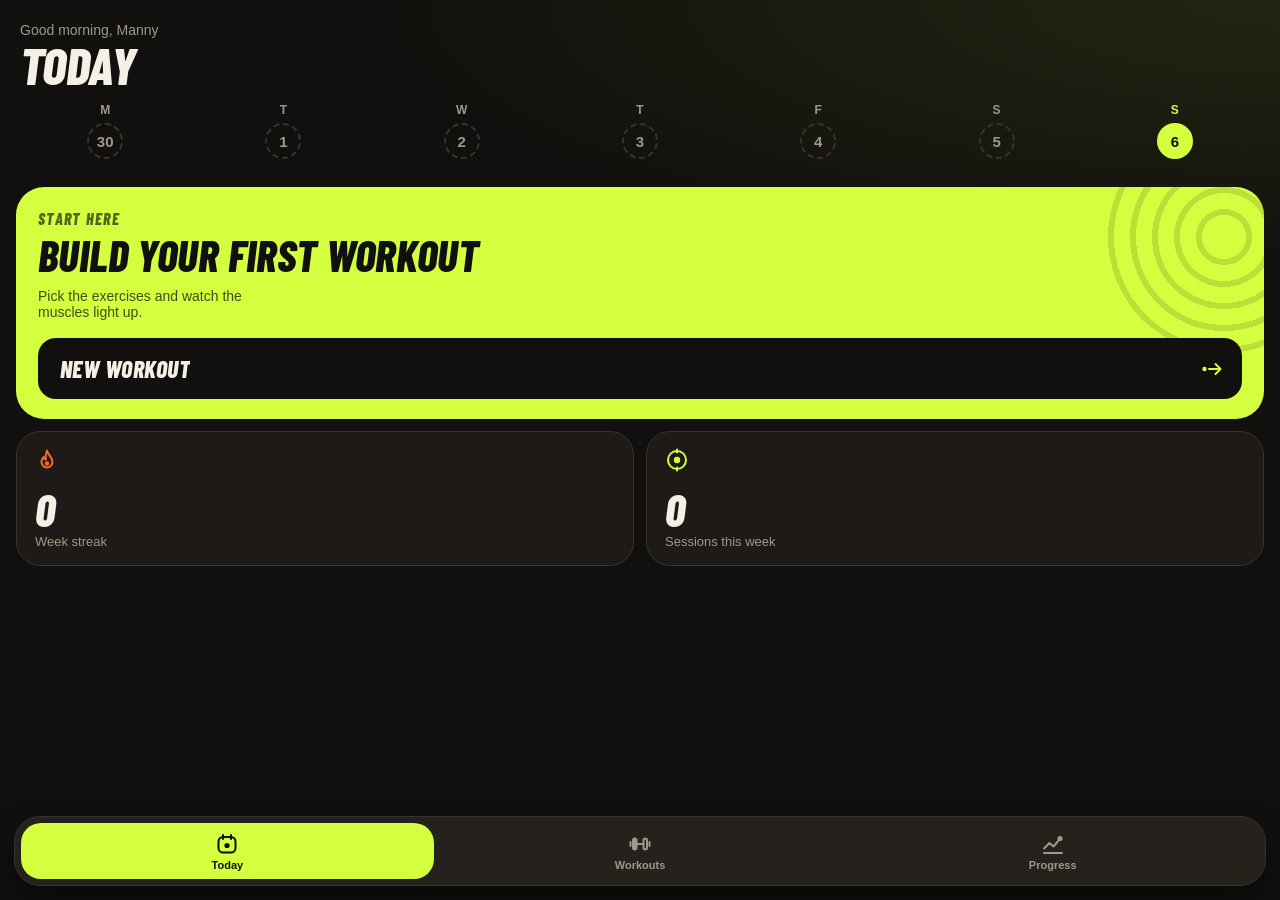
==== commit b0c93733: "New body map, easy remove with undo, clearer editor and week plan Co-Authored-By: Claude Opus 5.5 <n" ====
--- a/index.html
+++ b/index.html
@@ -5,6 +5,15 @@
   <meta name="viewport" content="width=device-width, initial-scale=1, viewport-fit=cover">
   <meta name="theme-color" content="#12100e">
   <title>My Gym</title>
+
+  <!-- Installing on the home screen -->
+  <link rel="manifest" href="manifest.json">
+  <link rel="icon" href="icons/icon.svg" type="image/svg+xml">
+  <link rel="apple-touch-icon" href="icons/apple-touch-icon.png">
+  <meta name="apple-mobile-web-app-capable" content="yes">
+  <meta name="mobile-web-app-capable" content="yes">
+  <meta name="apple-mobile-web-app-title" content="My Gym">
+  <meta name="apple-mobile-web-app-status-bar-style" content="black-translucent">
   <link rel="preconnect" href="https://fonts.googleapis.com">
   <link rel="preconnect" href="https://fonts.gstatic.com" crossorigin>
   <link href="https://fonts.googleapis.com/css2?family=Barlow+Condensed:ital,wght@1,700;1,800&display=swap" rel="stylesheet">
@@ -91,6 +100,14 @@
         <circle cx="4.500" cy="11.500" r="2.200" fill="currentColor"/>
       </symbol>
 
+      <symbol id="i-more" viewBox="0 0 24 24">
+        <g fill="none" stroke="currentColor" stroke-width="2">
+          <circle cx="5" cy="12" r="1.8"/>
+          <circle cx="12" cy="12" r="1.8"/>
+        </g>
+        <circle cx="19" cy="12" r="2.6" fill="currentColor"/>
+      </symbol>
+
       <symbol id="i-trash" viewBox="0 0 24 24">
         <g fill="none" stroke="currentColor" stroke-width="2" stroke-linecap="round" stroke-linejoin="round">
           <path d="M6 10.500l1 8.500a2 2 0 0 0 2 1.500h6a2 2 0 0 0 2-1.500l1-8.500M10 3.500h4"/>
@@ -118,7 +135,7 @@
           <span id="hero-btn-text"></span>
           <svg class="icon"><use href="#i-go"/></svg>
         </button>
-        <button class="hero-alt" id="hero-alt">Change workout</button>
+        <button class="hero-alt" id="hero-alt">Pick another workout</button>
       </div>
 
       <div class="plan-card" id="today-work">
@@ -133,7 +150,13 @@
             <div class="chips"></div>
           </div>
         </div>
-        <p class="map-hint">Tap an exercise to see what it trains.</p>
+        <div class="map-legend">
+          <span class="lg lg-main">Main</span>
+          <span class="lg lg-help">Helper</span>
+          <span class="lg lg-tired">Still tired</span>
+        </div>
+        <p class="map-warn" id="today-warn" hidden></p>
+        <p class="map-hint">Tap an exercise, or a muscle on the body.</p>
         <ol class="exercises" id="exercise-list"></ol>
       </div>
 
@@ -153,6 +176,16 @@
 
     <!-- WORKOUTS -->
     <section id="screen-workout" class="screen">
+      <div class="plan-card" id="weekplan-card">
+        <div class="plan-head">
+          <p class="section-label">Week plan</p>
+          <p class="week-total" id="weekplan-count"></p>
+        </div>
+        <div class="weekplan" id="weekplan"></div>
+        <p class="map-hint">Tap a day to change it.</p>
+      </div>
+
+      <p class="section-label history-label" id="workouts-label">Your workouts</p>
       <button class="btn btn-volt" id="new-workout-btn">
         New workout
         <svg class="icon"><use href="#i-plus"/></svg>
@@ -177,6 +210,34 @@
 
     <!-- PROGRESS -->
     <section id="screen-progress" class="screen">
+      <div class="chart-card" id="chart-card">
+        <p class="section-label">Lift progress</p>
+        <div class="chart-pick" id="chart-pick"></div>
+        <div class="chart-stats" id="chart-stats"></div>
+        <div class="chart" id="chart"></div>
+        <p class="chart-hint" id="chart-hint"></p>
+      </div>
+
+      <div class="plan-card" id="week-card">
+        <div class="plan-head">
+          <p class="section-label">This week</p>
+          <p class="week-total" id="week-total"></p>
+        </div>
+        <div class="map-panel" id="week-map">
+          <div class="body-map"></div>
+        </div>
+        <div class="map-legend">
+          <span class="lg lg-h1">1–2 sets</span>
+          <span class="lg lg-h2">3–5</span>
+          <span class="lg lg-h3">6–9</span>
+          <span class="lg lg-main">10+</span>
+          <span class="lg lg-tired">Still tired</span>
+        </div>
+        <p class="map-kicker">Sets per muscle</p>
+        <div class="muscle-bars" id="muscle-bars"></div>
+      </div>
+
+      <p class="section-label history-label" id="history-label">History</p>
       <div id="history-list"></div>
 
       <div class="empty" id="progress-empty">
@@ -218,36 +279,48 @@
         <svg class="icon"><use href="#i-close"/></svg>
       </button>
       <p class="sheet-title" id="editor-title"></p>
-      <button class="text-btn" id="editor-save">Save</button>
+      <span class="head-spacer"></span>
     </div>
 
     <div class="sheet-body">
-      <label class="field-label" for="editor-name">Name</label>
-      <input class="input" id="editor-name" placeholder="Chest day, Legs, Full body…" maxlength="30" autocomplete="off">
-
-      <div class="map-panel" id="editor-map">
-        <div class="body-map"></div>
-        <div class="map-info">
-          <p class="map-kicker"></p>
-          <p class="map-title"></p>
-          <div class="chips"></div>
-        </div>
-      </div>
-
-      <p class="field-label">Exercises</p>
-      <ol class="edit-list" id="editor-list"></ol>
-      <button class="btn btn-ghost" id="editor-add">
-        Add exercises
-        <svg class="icon"><use href="#i-plus"/></svg>
-      </button>
-
-      <p class="field-label">Train it on</p>
-      <div class="day-toggles" id="editor-days"></div>
-      <p class="field-hint" id="editor-days-hint"></p>
+      <section class="step" id="step-name">
+        <label class="step-head" for="editor-name"><span class="step-num">1</span>Name it</label>
+        <input class="input" id="editor-name" placeholder="Chest day, Legs, Full body…" maxlength="30" autocomplete="off">
+      </section>
+
+      <section class="step" id="step-exercises">
+        <p class="step-head"><span class="step-num">2</span>Pick exercises <span class="step-note" id="editor-count"></span></p>
+        <div class="map-panel" id="editor-map">
+          <div class="body-map"></div>
+          <div class="map-info">
+            <p class="map-kicker"></p>
+            <p class="map-title"></p>
+            <div class="chips"></div>
+          </div>
+        </div>
+        <ol class="edit-list" id="editor-list"></ol>
+        <button class="btn btn-ghost" id="editor-add">
+          <span id="editor-add-text">Add exercises</span>
+          <svg class="icon"><use href="#i-plus"/></svg>
+        </button>
+      </section>
+
+      <section class="step" id="step-days">
+        <p class="step-head"><span class="step-num">3</span>Pick days <span class="step-note">optional</span></p>
+        <div class="day-toggles" id="editor-days"></div>
+        <p class="field-hint" id="editor-days-hint"></p>
+      </section>
 
       <button class="danger-btn" id="editor-delete">
         <svg class="icon"><use href="#i-trash"/></svg>
         Delete workout
+      </button>
+    </div>
+
+    <div class="save-bar">
+      <button class="btn btn-volt" id="editor-save">
+        <span id="editor-save-text">Save workout</span>
+        <svg class="icon"><use href="#i-check"/></svg>
       </button>
     </div>
   </div>
@@ -285,6 +358,10 @@
       <button class="text-btn" id="picker-done">Done</button>
     </div>
 
+    <div class="picker-top">
+      <div class="body-map picker-map" id="picker-map"></div>
+      <p class="map-hint">Tap a muscle to see its exercises.</p>
+    </div>
     <div class="filter" id="picker-filter"></div>
     <ul class="pick-list" id="picker-list"></ul>
 
@@ -307,6 +384,12 @@
     </div>
   </div>
 
+  <!-- UNDO BAR: shows for a few seconds after you remove something -->
+  <div class="toast" id="toast" hidden role="status">
+    <span id="toast-text"></span>
+    <button id="toast-undo">Undo</button>
+  </div>
+
   <script src="exercises.js"></script>
   <script src="bodymap.js"></script>
   <script src="plan.js"></script>
--- a/style.css
+++ b/style.css
@@ -258,7 +258,7 @@
 }
 
 .body-map {
-  width: 150px;
+  width: 168px;
   flex-shrink: 0;
 }
 
@@ -271,17 +271,39 @@
   fill: var(--surface-2);
 }
 
+/* Muscles: dark when not used, then four steps of volt heat */
 .body-map .m {
-  fill: #3d3830;
-  transition: fill 0.35s ease-out;
-}
-
-.body-map .m.half {
-  fill: #7d9433; /* volt, turned down */
-}
-
-.body-map .m.on {
-  fill: var(--volt);
+  fill: #3a352d;
+  stroke: var(--ink);
+  stroke-width: 0.6;
+  transition: fill 0.35s ease-out, stroke 0.35s;
+}
+
+.body-map .m.h1 { fill: #4f5f25; }
+.body-map .m.h2 { fill: #7d9433; }
+.body-map .m.h3 { fill: #aacd36; }
+.body-map .m.h4 { fill: var(--volt); }
+
+/* Trained in the last 2 days: an orange dashed edge */
+.body-map .m.tired {
+  stroke: var(--heat);
+  stroke-width: 1.4;
+  stroke-dasharray: 2.5 1.8;
+}
+
+/* The muscle you tapped in the exercise picker */
+.body-map .m.sel {
+  stroke: var(--chalk);
+  stroke-width: 1.6;
+  stroke-dasharray: none;
+}
+
+.body-map.tappable .m {
+  cursor: pointer;
+}
+
+.body-map.tappable .m:active {
+  opacity: 0.7;
 }
 
 .map-label {
@@ -587,6 +609,11 @@
   *, *::before, *::after {
     animation: none !important;
     transition: none !important;
+  }
+
+  /* The chart line is hidden until its animation draws it, so show it right away */
+  .chart .line {
+    stroke-dashoffset: 0;
   }
 }
 
@@ -714,24 +741,37 @@
 
 /* ---------- Workout cards ---------- */
 .wcard {
-  display: flex;
-  align-items: center;
-  gap: 16px;
-  width: 100%;
+  position: relative;
   background: var(--surface);
   border: 1px solid var(--line);
   border-radius: 24px;
-  padding: 14px 16px;
   margin-bottom: 12px;
+  animation: rise 0.35s ease-out backwards;
+}
+
+.wcard-main {
+  display: flex;
+  align-items: center;
+  gap: 16px;
+  width: 100%;
+  padding: 14px 60px 14px 16px;
+  background: none;
+  border: none;
+  border-radius: 24px;
   color: var(--chalk);
   text-align: left;
   cursor: pointer;
-  animation: rise 0.35s ease-out backwards;
   transition: transform 0.15s var(--spring);
 }
 
-.wcard:active {
+.wcard-main:active {
   transform: scale(0.97);
+}
+
+.wcard-more {
+  position: absolute;
+  top: 12px;
+  right: 12px;
 }
 
 .body-map.mini {
@@ -1134,16 +1174,28 @@
 
 .hero-alt {
   display: block;
-  margin: 12px auto 0;
-  padding: 4px 10px;
-  background: none;
-  border: none;
+  width: 100%;
+  margin-top: 10px;
+  padding: 13px;
+  background: rgba(18, 16, 14, 0.08);
+  border: 2px solid rgba(18, 16, 14, 0.35);
+  border-radius: 18px;
   color: var(--ink);
-  font-size: 14px;
-  font-weight: 700;
-  text-decoration: underline;
-  opacity: 0.75;
+  font-size: 15px;
+  font-weight: 700;
   cursor: pointer;
+  transition: transform 0.15s var(--spring);
+}
+
+.hero-alt:active {
+  transform: scale(0.96);
+}
+
+.btn span {
+  min-width: 0;
+  overflow: hidden;
+  text-overflow: ellipsis;
+  white-space: nowrap;
 }
 
 /* A day you trained on */
@@ -1355,3 +1407,624 @@
 .hcard-line strong {
   color: var(--chalk);
 }
+
+/* ================= Progress charts ================= */
+
+.chart-card {
+  background: var(--surface);
+  border: 1px solid var(--line);
+  border-radius: 28px;
+  padding: 16px 16px 12px;
+  margin-bottom: 12px;
+}
+
+.chart-pick {
+  display: flex;
+  gap: 6px;
+  overflow-x: auto;
+  margin: 10px -16px 14px;
+  padding: 0 16px;
+  scrollbar-width: none;
+}
+
+.chart-pick::-webkit-scrollbar {
+  display: none;
+}
+
+.chart-stats {
+  display: grid;
+  grid-template-columns: repeat(3, 1fr);
+  gap: 8px;
+}
+
+.stat {
+  background: var(--ink);
+  border-radius: 16px;
+  padding: 10px 12px;
+}
+
+.stat-value {
+  font-family: var(--display);
+  font-style: italic;
+  font-weight: 800;
+  font-size: 24px;
+  line-height: 1;
+  white-space: nowrap;
+}
+
+.stat-value.up {
+  color: var(--volt);
+}
+
+.stat-label {
+  color: var(--dust);
+  font-size: 11px;
+  font-weight: 700;
+  margin-top: 3px;
+}
+
+.chart {
+  margin-top: 10px;
+}
+
+.chart svg {
+  display: block;
+  width: 100%;
+  overflow: visible;
+}
+
+.chart .grid {
+  stroke: var(--line);
+  stroke-width: 1;
+  stroke-dasharray: 3 5;
+}
+
+.chart .axis {
+  fill: var(--dust);
+  font-family: var(--body);
+  font-size: 10px;
+  font-weight: 600;
+}
+
+.chart .area {
+  fill: url(#chart-fill);
+  animation: fade 0.8s ease-out 0.3s backwards;
+}
+
+/* The line draws itself from left to right */
+.chart .line {
+  fill: none;
+  stroke: var(--volt);
+  stroke-width: 3;
+  stroke-linecap: round;
+  stroke-linejoin: round;
+  stroke-dasharray: 1;
+  stroke-dashoffset: 1;
+  animation: draw 0.9s ease-out forwards;
+}
+
+@keyframes draw {
+  to { stroke-dashoffset: 0; }
+}
+
+.chart .dot {
+  fill: var(--ink);
+  stroke: var(--volt);
+  stroke-width: 2.5;
+  transform-box: fill-box;
+  transform-origin: center;
+  animation: pop 0.4s var(--spring) backwards;
+}
+
+.chart .dot.last {
+  fill: var(--volt);
+  stroke: var(--ink);
+  stroke-width: 3;
+}
+
+.chart .tag {
+  fill: var(--chalk);
+  font-family: var(--display);
+  font-style: italic;
+  font-weight: 800;
+  font-size: 16px;
+}
+
+.chart-hint {
+  color: var(--dust);
+  font-size: 12px;
+  text-align: center;
+  margin-top: 6px;
+}
+
+/* ---------- This week's muscles ---------- */
+.week-total {
+  color: var(--dust);
+  font-size: 13px;
+  font-weight: 600;
+}
+
+#week-map {
+  justify-content: center;
+  margin-bottom: 14px;
+}
+
+#week-map .body-map {
+  width: 190px;
+}
+
+.muscle-bars {
+  display: grid;
+  gap: 8px;
+  margin: 8px 0 8px;
+}
+
+.mbar {
+  display: grid;
+  grid-template-columns: 96px 1fr 24px;
+  align-items: center;
+  gap: 10px;
+  font-size: 14px;
+}
+
+.mbar-name {
+  color: var(--chalk);
+  font-weight: 600;
+  white-space: nowrap;
+  overflow: hidden;
+  text-overflow: ellipsis;
+}
+
+.mbar-track {
+  height: 8px;
+  background: var(--surface-2);
+  border-radius: 999px;
+  overflow: hidden;
+}
+
+.mbar-fill {
+  display: block;
+  height: 100%;
+  background: var(--volt);
+  border-radius: 999px;
+  transform-origin: left;
+  animation: grow-x 0.6s var(--spring) backwards;
+}
+
+.mbar.heat .mbar-fill {
+  background: var(--heat);
+}
+
+@keyframes grow-x {
+  from { transform: scaleX(0); }
+  to   { transform: scaleX(1); }
+}
+
+.mbar-num {
+  color: var(--dust);
+  font-weight: 700;
+  text-align: right;
+}
+
+.history-label {
+  margin: 22px 4px 10px;
+}
+
+/* ================= Easier editing ================= */
+
+/* ---------- Undo bar ---------- */
+.toast {
+  position: fixed;
+  left: 14px;
+  right: 14px;
+  bottom: calc(max(14px, env(safe-area-inset-bottom)) + 96px);
+  z-index: 50;
+  display: flex;
+  align-items: center;
+  justify-content: space-between;
+  gap: 12px;
+  padding: 12px 12px 12px 18px;
+  background: var(--chalk);
+  color: var(--ink);
+  border-radius: 18px;
+  box-shadow: 0 12px 30px rgba(0, 0, 0, 0.5);
+  font-size: 15px;
+  font-weight: 700;
+}
+
+.toast.show {
+  animation: sheet-up 0.3s var(--spring);
+}
+
+#toast-text {
+  min-width: 0;
+  overflow: hidden;
+  text-overflow: ellipsis;
+  white-space: nowrap;
+}
+
+#toast-undo {
+  flex-shrink: 0;
+  background: var(--ink);
+  color: var(--volt);
+  border: none;
+  border-radius: 12px;
+  padding: 8px 16px;
+  font-size: 15px;
+  font-weight: 800;
+  cursor: pointer;
+}
+
+/* ---------- Remove buttons ---------- */
+.remove-btn {
+  display: flex;
+  align-items: center;
+  gap: 4px;
+  flex-shrink: 0;
+  height: 36px;
+  padding: 0 10px 0 8px;
+  background: rgba(255, 106, 43, 0.1);
+  border: 1.5px solid rgba(255, 106, 43, 0.45);
+  border-radius: 12px;
+  color: var(--heat);
+  font-size: 13px;
+  font-weight: 700;
+  cursor: pointer;
+  transition: transform 0.15s var(--spring);
+}
+
+.remove-btn .icon {
+  width: 18px;
+  height: 18px;
+}
+
+.remove-btn:active {
+  transform: scale(0.9);
+}
+
+.set-buttons {
+  display: flex;
+  justify-content: space-between;
+}
+
+.remove-set {
+  color: var(--heat);
+}
+
+.remove-set:disabled {
+  opacity: 0.3;
+}
+
+.choice.danger .choice-label {
+  color: var(--heat);
+}
+
+/* ---------- Editor steps ---------- */
+.step {
+  margin-top: 22px;
+}
+
+.step-head {
+  display: flex;
+  align-items: center;
+  gap: 10px;
+  margin-bottom: 10px;
+  font-family: var(--display);
+  font-style: italic;
+  font-weight: 800;
+  text-transform: uppercase;
+  font-size: 24px;
+}
+
+.step-num {
+  width: 28px;
+  height: 28px;
+  display: grid;
+  place-items: center;
+  flex-shrink: 0;
+  border: 2px solid var(--line);
+  border-radius: 50%;
+  color: var(--dust);
+  font-family: var(--body);
+  font-style: normal;
+  font-size: 14px;
+  transition: background 0.2s, color 0.2s;
+}
+
+.step.done .step-num {
+  background: var(--volt);
+  border-color: var(--volt);
+  color: transparent;
+  position: relative;
+}
+
+/* A tick replaces the number when the step is done */
+.step.done .step-num::after {
+  content: "";
+  position: absolute;
+  width: 10px;
+  height: 6px;
+  border-left: 2.5px solid var(--ink);
+  border-bottom: 2.5px solid var(--ink);
+  transform: translateY(-1px) rotate(-45deg);
+}
+
+.step-note {
+  margin-left: auto;
+  color: var(--dust);
+  font-family: var(--body);
+  font-style: normal;
+  font-weight: 600;
+  text-transform: none;
+  font-size: 13px;
+}
+
+.sheet .map-panel {
+  margin-top: 0;
+}
+
+/* The save button stays at the bottom while you scroll */
+#editor {
+  padding-bottom: 0;
+}
+
+#editor .sheet-body {
+  padding-bottom: 24px;
+}
+
+.save-bar {
+  position: sticky;
+  bottom: 0;
+  padding: 18px 16px max(14px, env(safe-area-inset-bottom));
+  background: linear-gradient(rgba(18, 16, 14, 0), var(--ink) 40%);
+}
+
+.save-bar .btn {
+  margin: 0;
+}
+
+.save-bar .btn:disabled {
+  background: var(--surface-2);
+  color: var(--dust);
+}
+
+.save-bar .btn:disabled .icon {
+  display: none;
+}
+
+/* ---------- Week plan ---------- */
+.weekplan {
+  display: grid;
+  grid-template-columns: minmax(0, 1fr); /* long names get "…" instead of widening the page */
+  gap: 6px;
+  margin: 8px 0 10px;
+}
+
+.wp-row {
+  display: flex;
+  align-items: center;
+  gap: 12px;
+  width: 100%;
+  padding: 10px 12px;
+  background: var(--ink);
+  border: 1.5px solid transparent;
+  border-radius: 16px;
+  color: var(--dust);
+  text-align: left;
+  cursor: pointer;
+  transition: transform 0.15s var(--spring);
+}
+
+.wp-row:active {
+  transform: scale(0.98);
+}
+
+.wp-row.today {
+  border-color: var(--volt);
+}
+
+.wp-row > .icon {
+  width: 20px;
+  height: 20px;
+  color: var(--dust);
+}
+
+.wp-day {
+  width: 34px;
+  font-family: var(--display);
+  font-style: italic;
+  font-weight: 800;
+  font-size: 20px;
+  text-transform: uppercase;
+}
+
+.wp-row.has .wp-day {
+  color: var(--volt);
+}
+
+.wp-text {
+  flex: 1;
+  min-width: 0;
+  display: flex;
+  flex-direction: column;
+}
+
+.wp-name {
+  font-size: 15px;
+  font-weight: 700;
+  overflow: hidden;
+  text-overflow: ellipsis;
+  white-space: nowrap;
+}
+
+.wp-row.has .wp-name {
+  color: var(--chalk);
+}
+
+.wp-note {
+  font-size: 12px;
+}
+
+.wp-tag {
+  background: var(--volt);
+  color: var(--ink);
+  border-radius: 999px;
+  padding: 2px 8px;
+  font-size: 11px;
+  font-weight: 800;
+}
+
+/* ---------- Map legend and warning ---------- */
+.map-legend {
+  display: flex;
+  flex-wrap: wrap;
+  justify-content: center;
+  gap: 6px 14px;
+  margin: 2px 0 8px;
+  color: var(--dust);
+  font-size: 11px;
+  font-weight: 700;
+}
+
+.lg {
+  display: flex;
+  align-items: center;
+  gap: 5px;
+}
+
+.lg::before {
+  content: "";
+  width: 11px;
+  height: 11px;
+  border-radius: 4px;
+}
+
+.lg-main::before { background: var(--volt); }
+.lg-help::before,
+.lg-h2::before { background: #7d9433; }
+.lg-h1::before { background: #4f5f25; }
+.lg-h3::before { background: #aacd36; }
+.lg-tired::before {
+  background: #3a352d;
+  border: 1.5px dashed var(--heat);
+}
+
+.map-warn {
+  margin: 0 0 10px;
+  padding: 10px 12px;
+  background: rgba(255, 106, 43, 0.1);
+  border: 1px solid rgba(255, 106, 43, 0.4);
+  border-radius: 14px;
+  color: #ffb08a;
+  font-size: 13px;
+  font-weight: 600;
+}
+
+/* ---------- Muscle info panel ---------- */
+.minfo-stats {
+  display: grid;
+  grid-template-columns: repeat(3, 1fr);
+  gap: 8px;
+  margin-top: 12px;
+}
+
+.minfo .stat {
+  background: var(--surface-2);
+}
+
+.minfo .stat-value {
+  font-size: 20px;
+  white-space: normal;
+}
+
+.stat-value.tired {
+  color: var(--heat);
+}
+
+.stat-value.ready {
+  color: var(--volt);
+}
+
+.minfo-note {
+  margin-top: 10px;
+  color: #ffb08a;
+  font-size: 13px;
+}
+
+.minfo-list {
+  display: grid;
+  gap: 6px;
+}
+
+.minfo-row {
+  display: flex;
+  align-items: center;
+  justify-content: space-between;
+  gap: 10px;
+  width: 100%;
+  padding: 11px 14px;
+  background: var(--surface-2);
+  border: 1.5px solid transparent;
+  border-radius: 14px;
+  color: var(--chalk);
+  text-align: left;
+}
+
+button.minfo-row {
+  cursor: pointer;
+}
+
+.minfo-row.picked {
+  border-color: var(--volt);
+}
+
+.minfo-tag {
+  flex-shrink: 0;
+  color: var(--volt);
+  font-size: 13px;
+  font-weight: 800;
+}
+
+/* ---------- Picker body map ---------- */
+.picker-top {
+  padding: 14px 16px 0;
+}
+
+.body-map.picker-map {
+  width: 230px;
+  margin: 0 auto;
+}
+
+.picker-top .map-hint {
+  margin: 4px 0 0;
+}
+
+/* ---------- Bigger body: body on top, info under it ---------- */
+.map-panel {
+  flex-direction: column;
+  align-items: stretch;
+  gap: 10px;
+  padding: 16px 14px 14px;
+}
+
+.map-panel .body-map {
+  width: 100%;
+  max-width: 290px;
+  margin: 0 auto;
+}
+
+.map-panel .map-info {
+  text-align: center;
+}
+
+.map-panel .map-title {
+  margin-bottom: 8px;
+}
+
+.map-panel .chips {
+  justify-content: center;
+}
+
+.body-map .map-label {
+  font-size: 7px;
+}
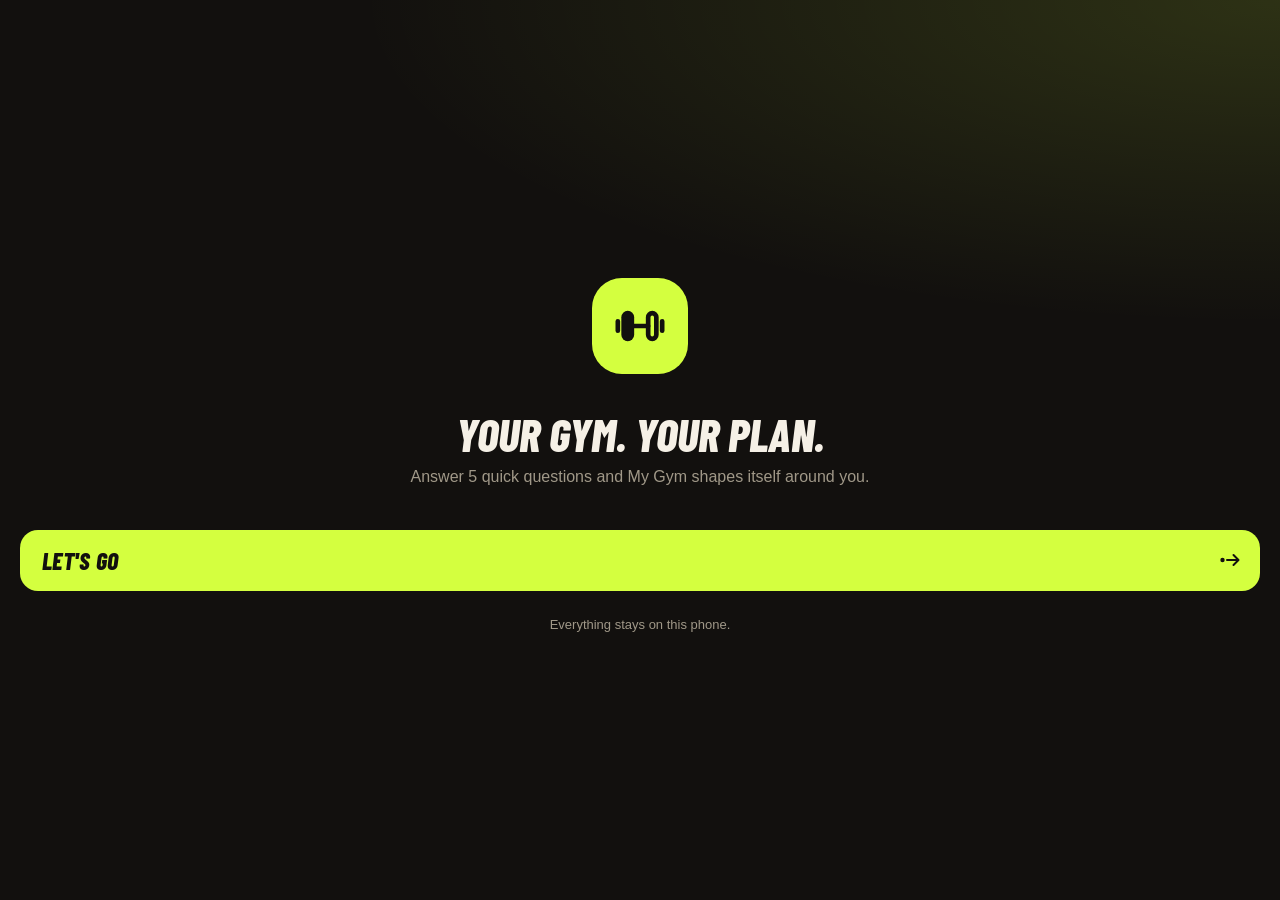
==== commit 7f7e6264: "Add welcome quiz with profile, tips, starter workout and 3T check-in link Co-Authored-By: Claude Opu" ====
--- a/index.html
+++ b/index.html
@@ -118,6 +118,7 @@
   </svg>
 
   <header class="top-bar">
+    <button class="profile-btn" id="profile-btn" aria-label="Your profile"></button>
     <p class="eyebrow" id="eyebrow"></p>
     <h1 id="screen-title">Today</h1>
   </header>
@@ -138,6 +139,15 @@
         <button class="hero-alt" id="hero-alt">Pick another workout</button>
       </div>
 
+      <a class="checkin" id="checkin" hidden target="_blank" rel="noopener">
+        <span class="checkin-badge">3T</span>
+        <span class="checkin-text">
+          <span class="checkin-title">Check in at 3T</span>
+          <span class="checkin-note">Opens the 3T app to scan the door</span>
+        </span>
+        <svg class="icon"><use href="#i-go"/></svg>
+      </a>
+
       <div class="plan-card" id="today-work">
         <div class="plan-head">
           <p class="section-label">The work</p>
@@ -171,6 +181,11 @@
           <p class="tile-number"><span id="sessions-number">0</span><span class="goal" id="sessions-goal"></span></p>
           <p class="tile-label">Sessions this week</p>
         </div>
+      </div>
+
+      <div class="tip-card" id="tip-card" hidden>
+        <p class="hero-label">Tip for you</p>
+        <p id="tip-text"></p>
       </div>
     </section>
 
@@ -390,9 +405,22 @@
     <button id="toast-undo">Undo</button>
   </div>
 
+  <!-- WELCOME QUIZ: first time you open the app, or from the profile button -->
+  <div class="welcome" id="welcome" hidden>
+    <div class="welcome-head">
+      <button class="icon-btn" id="welcome-back" aria-label="Back">
+        <svg class="icon back-icon"><use href="#i-go"/></svg>
+      </button>
+      <div class="welcome-dots" id="welcome-dots"></div>
+      <span class="head-spacer"></span>
+    </div>
+    <div class="welcome-body" id="welcome-body"></div>
+  </div>
+
   <script src="exercises.js"></script>
   <script src="bodymap.js"></script>
   <script src="plan.js"></script>
+  <script src="welcome.js"></script>
   <script src="app.js"></script>
 </body>
 </html>
--- a/style.css
+++ b/style.css
@@ -2028,3 +2028,354 @@
 .body-map .map-label {
   font-size: 7px;
 }
+
+/* ================= Welcome quiz and profile ================= */
+
+.top-bar {
+  position: relative;
+}
+
+.profile-btn {
+  position: absolute;
+  top: max(22px, env(safe-area-inset-top));
+  right: 20px;
+  width: 44px;
+  height: 44px;
+  border-radius: 50%;
+  background: var(--surface-2);
+  border: 2px solid var(--volt);
+  color: var(--volt);
+  font-family: var(--display);
+  font-style: italic;
+  font-weight: 800;
+  font-size: 22px;
+  cursor: pointer;
+  transition: transform 0.15s var(--spring);
+}
+
+.profile-btn:active {
+  transform: scale(0.9);
+}
+
+/* ---------- Today: 3T and tip ---------- */
+.checkin {
+  display: flex;
+  align-items: center;
+  gap: 14px;
+  margin-bottom: 12px;
+  padding: 14px 16px;
+  background: var(--surface);
+  border: 1.5px solid var(--line);
+  border-radius: 22px;
+  color: var(--chalk);
+  text-decoration: none;
+  transition: transform 0.15s var(--spring);
+}
+
+.checkin:active {
+  transform: scale(0.97);
+}
+
+.checkin > .icon {
+  color: var(--volt);
+}
+
+.checkin-badge {
+  width: 44px;
+  height: 44px;
+  display: grid;
+  place-items: center;
+  flex-shrink: 0;
+  border-radius: 14px;
+  background: var(--chalk);
+  color: var(--ink);
+  font-family: var(--display);
+  font-style: italic;
+  font-weight: 800;
+  font-size: 22px;
+}
+
+.checkin-text {
+  flex: 1;
+  min-width: 0;
+  display: flex;
+  flex-direction: column;
+}
+
+.checkin-title {
+  font-weight: 700;
+  font-size: 16px;
+}
+
+.checkin-note {
+  color: var(--dust);
+  font-size: 13px;
+}
+
+.tip-card {
+  margin-top: 12px;
+  padding: 16px 18px;
+  background: var(--surface);
+  border: 1px solid var(--line);
+  border-left: 4px solid var(--volt);
+  border-radius: 20px;
+  font-size: 15px;
+  line-height: 1.4;
+}
+
+.tip-card .hero-label {
+  color: var(--volt);
+  opacity: 1;
+  margin-bottom: 4px;
+}
+
+/* ---------- Quiz ---------- */
+.welcome {
+  position: fixed;
+  inset: 0;
+  z-index: 60;
+  display: flex;
+  flex-direction: column;
+  overflow-y: auto;
+  background:
+    radial-gradient(120% 60% at 100% 0%, rgba(212, 255, 63, 0.14), transparent 60%),
+    var(--ink);
+  animation: fade 0.3s ease-out;
+}
+
+.welcome-head {
+  display: flex;
+  align-items: center;
+  justify-content: space-between;
+  padding: 14px 16px;
+  padding-top: max(14px, env(safe-area-inset-top));
+}
+
+.back-icon {
+  transform: scaleX(-1);
+}
+
+.welcome-dots {
+  display: flex;
+  gap: 6px;
+}
+
+.welcome-dots .dot {
+  width: 8px;
+  height: 8px;
+  border-radius: 999px;
+  background: var(--line);
+  transition: width 0.3s var(--spring), background 0.2s;
+}
+
+.welcome-dots .dot.past {
+  background: #7d9433;
+}
+
+.welcome-dots .dot.now {
+  width: 24px;
+  background: var(--volt);
+}
+
+.welcome-body {
+  flex: 1;
+  display: flex;
+  flex-direction: column;
+  gap: 12px;
+  padding: 10px 20px max(28px, env(safe-area-inset-bottom));
+  animation: rise 0.35s ease-out;
+}
+
+.welcome-body.step-intro {
+  justify-content: center;
+  text-align: center;
+}
+
+.quiz-logo {
+  width: 96px;
+  height: 96px;
+  display: grid;
+  place-items: center;
+  margin: 0 auto 10px;
+  border-radius: 30px;
+  background: var(--volt);
+  color: var(--ink);
+  animation: pop 0.6s var(--spring);
+}
+
+.quiz-logo .icon {
+  width: 56px;
+  height: 56px;
+}
+
+.quiz-title {
+  font-family: var(--display);
+  font-style: italic;
+  font-weight: 800;
+  text-transform: uppercase;
+  font-size: 46px;
+  line-height: 0.95;
+  margin-top: 16px;
+  overflow-wrap: anywhere;
+}
+
+.quiz-lead {
+  color: var(--dust);
+  font-size: 16px;
+  margin-bottom: 8px;
+}
+
+.quiz-small {
+  color: var(--dust);
+  font-size: 13px;
+  text-align: center;
+  min-height: 1em;
+}
+
+.quiz-input {
+  font-size: 22px;
+  padding: 16px 18px;
+  margin: 8px 0;
+}
+
+.quiz-next {
+  margin-top: auto;
+}
+
+.step-intro .quiz-next {
+  margin-top: 24px;
+}
+
+.quiz-next:disabled {
+  background: var(--surface-2);
+  color: var(--dust);
+}
+
+.quiz-skip {
+  background: none;
+  border: none;
+  color: var(--dust);
+  font-size: 15px;
+  font-weight: 700;
+  padding: 10px;
+  cursor: pointer;
+}
+
+.answer {
+  display: flex;
+  align-items: center;
+  justify-content: space-between;
+  gap: 12px;
+  width: 100%;
+  padding: 18px;
+  background: var(--surface);
+  border: 2px solid var(--line);
+  border-radius: 22px;
+  color: var(--chalk);
+  text-align: left;
+  cursor: pointer;
+  transition: transform 0.15s var(--spring), border-color 0.2s;
+}
+
+.answer:active {
+  transform: scale(0.97);
+}
+
+.answer.on {
+  border-color: var(--volt);
+}
+
+.answer.on .pick-check {
+  background: var(--volt);
+  border-color: var(--volt);
+  color: var(--ink);
+}
+
+.answer-text {
+  display: flex;
+  flex-direction: column;
+  gap: 2px;
+}
+
+.answer-title {
+  font-family: var(--display);
+  font-style: italic;
+  font-weight: 800;
+  text-transform: uppercase;
+  font-size: 26px;
+  line-height: 1;
+}
+
+.answer-note {
+  color: var(--dust);
+  font-size: 14px;
+}
+
+.days-grid {
+  display: grid;
+  grid-template-columns: repeat(7, 1fr);
+  gap: 6px;
+  margin-top: 8px;
+}
+
+.days-btn {
+  aspect-ratio: 1 / 1.3;
+  background: var(--surface);
+  border: 2px solid var(--line);
+  border-radius: 14px;
+  color: var(--chalk);
+  font-family: var(--display);
+  font-style: italic;
+  font-weight: 800;
+  font-size: 28px;
+  cursor: pointer;
+  transition: transform 0.15s var(--spring), background 0.2s;
+}
+
+.days-btn:active {
+  transform: scale(0.9);
+}
+
+.days-btn.on {
+  background: var(--volt);
+  border-color: var(--volt);
+  color: var(--ink);
+}
+
+.quiz-summary {
+  display: grid;
+  grid-template-columns: repeat(3, 1fr);
+  gap: 8px;
+}
+
+.quiz-summary .stat {
+  background: var(--surface);
+}
+
+.quiz-summary .stat-value {
+  font-size: 20px;
+  white-space: normal;
+}
+
+.starter {
+  margin-top: 8px;
+  padding: 18px;
+  background: var(--volt);
+  color: var(--ink);
+  border-radius: 24px;
+}
+
+.starter-name {
+  font-family: var(--display);
+  font-style: italic;
+  font-weight: 800;
+  text-transform: uppercase;
+  font-size: 34px;
+  line-height: 1;
+  margin: 4px 0 8px;
+}
+
+.starter-list {
+  font-size: 14px;
+  opacity: 0.8;
+}
